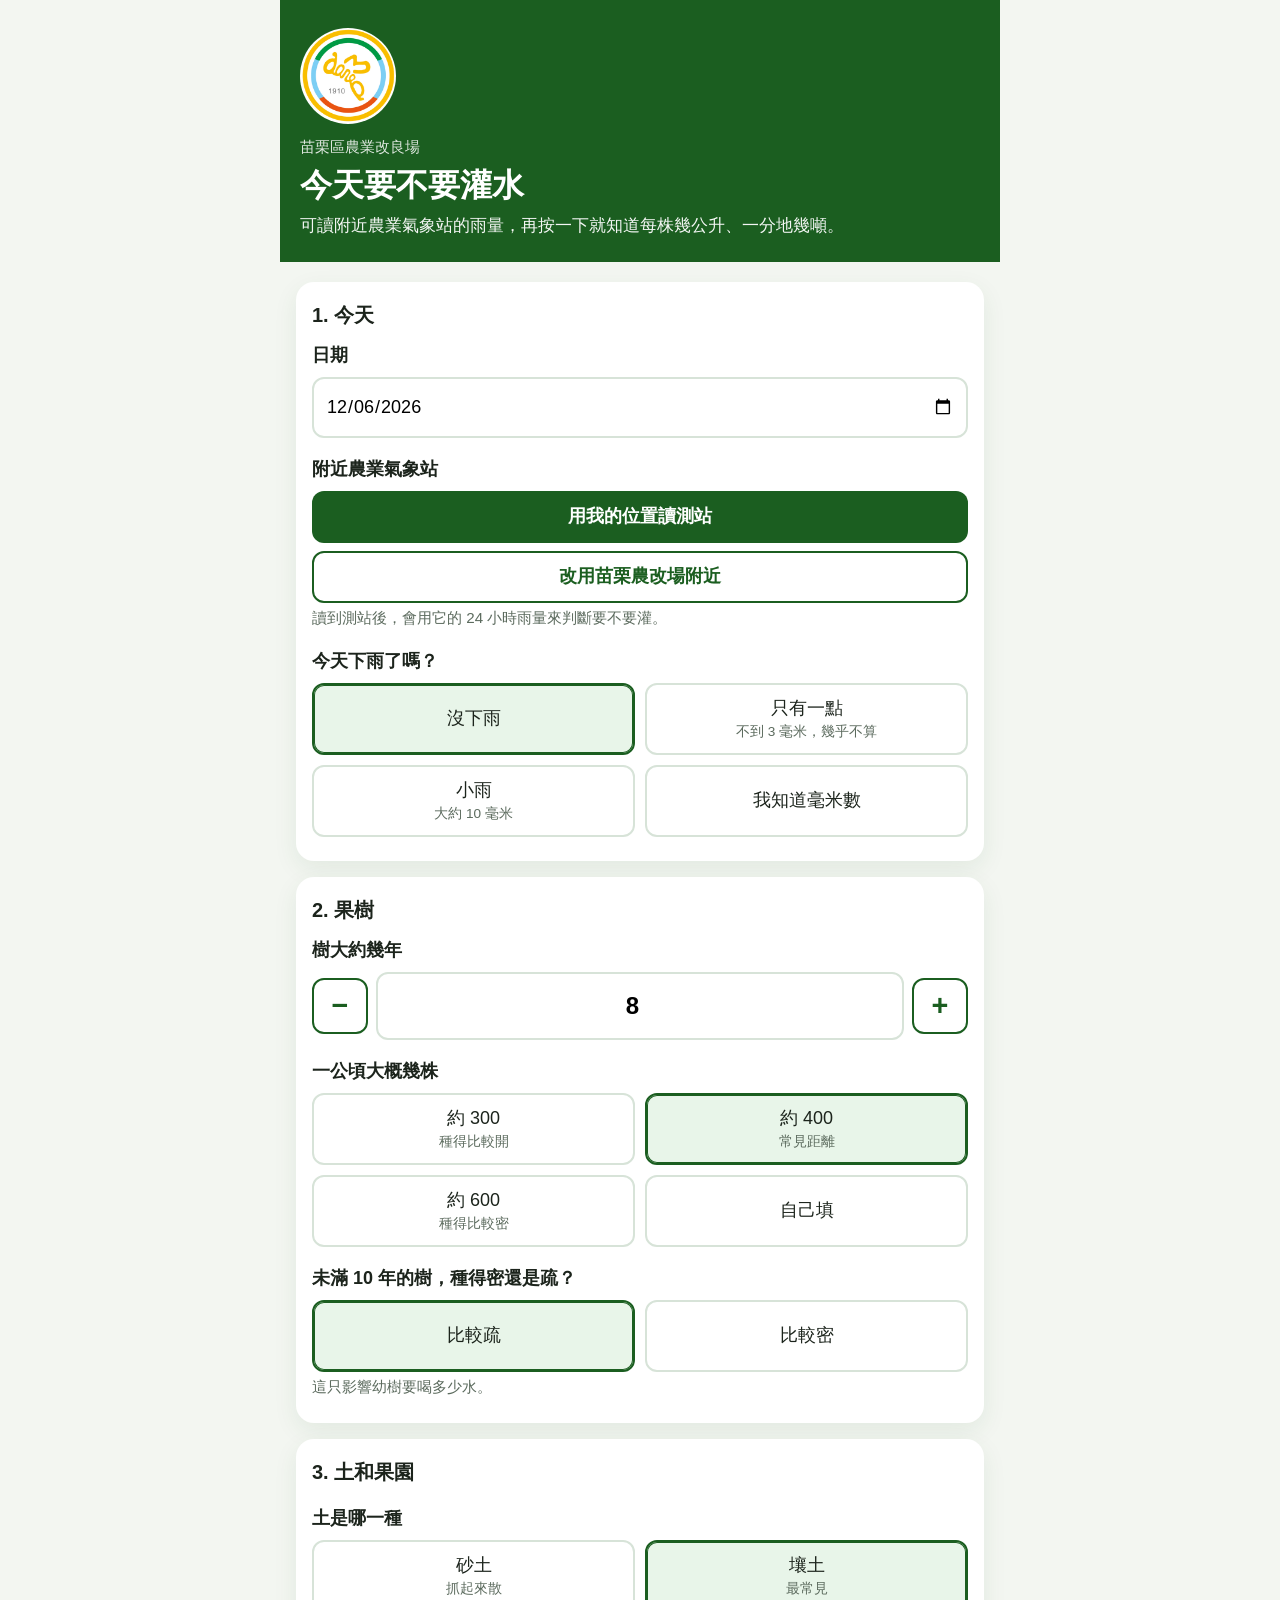
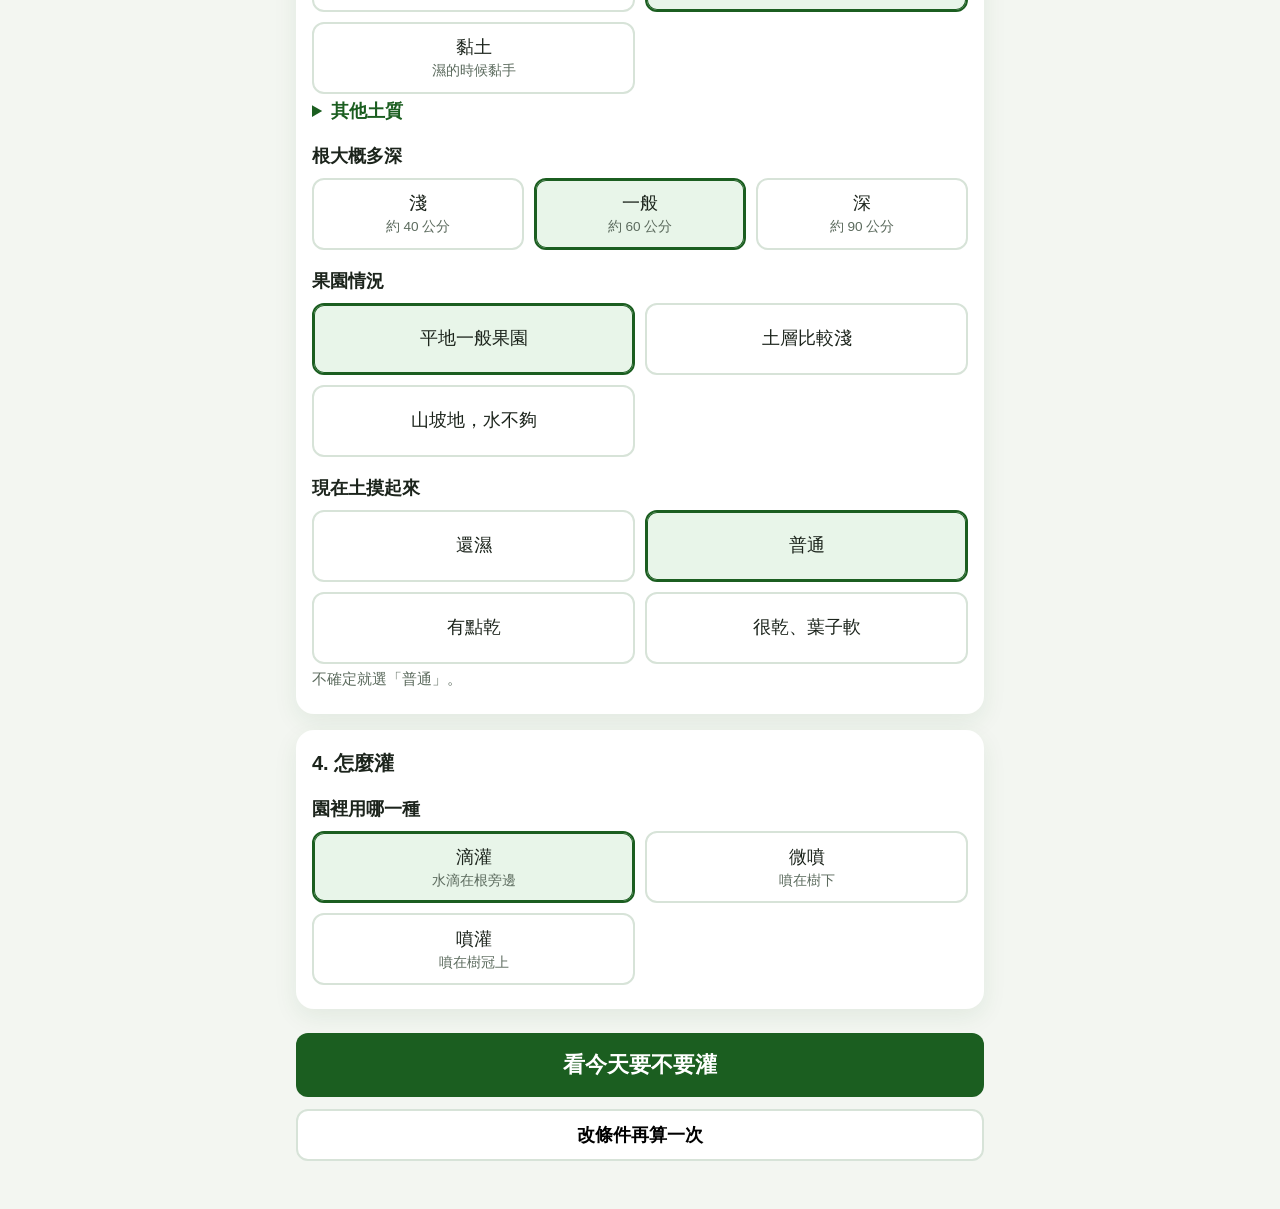
==== farmer/index.html @ cfa79005 "Always show tons per fen and bypass the cached farmer script. The published page already calculated " ====
<!DOCTYPE html>
<html lang="zh-TW">
<head>
  <meta charset="UTF-8">
  <meta name="viewport" content="width=device-width, initial-scale=1.0">
  <title>今天要不要灌水 | 柑橘園簡易版</title>
  <meta name="description" content="給柑橘農使用的簡易灌溉建議。選果園狀況和今天雨量，直接看每株要灌幾公升。">
  <link rel="icon" href="../images/logo.png">
  <link rel="stylesheet" href="farmer.css">
</head>
<body>
  <div class="page">
    <header class="top">
      <img class="site-logo" src="../images/logo.png" alt="苗栗區農業改良場">
      <p class="org">苗栗區農業改良場</p>
      <h1>今天要不要灌水</h1>
      <p class="lead">可讀附近農業氣象站的雨量，再按一下就知道每株幾公升、一分地幾噸。</p>
    </header>

    <p id="savedNote" class="saved-note" hidden>已帶入你上次儲存的果園設定。雨量和土壤乾濕請依今天情況再選。</p>

    <form id="farmerForm">
      <section class="card">
        <h2>1. 今天</h2>
        <div class="field">
          <label for="currentDate">日期</label>
          <input type="date" id="currentDate" required>
        </div>
        <div class="field">
          <p class="choice-label">附近農業氣象站</p>
          <div class="station-actions">
            <button type="button" class="station-btn" id="locateStation">用我的位置讀測站</button>
            <button type="button" class="station-btn secondary" id="miaoliStation">改用苗栗農改場附近</button>
          </div>
          <p id="stationStatus" class="hint">讀到測站後，會用它的 24 小時雨量來判斷要不要灌。</p>
          <div id="stationCard" class="station-card hidden"></div>
        </div>
        <div class="field">
          <p class="choice-label" id="rainLabel">今天下雨了嗎？</p>
          <div class="choices" role="radiogroup" aria-labelledby="rainLabel">
            <button type="button" class="choice hidden" id="stationRainChoice" data-group="rain" data-value="station" aria-pressed="false">用測站雨量<small id="stationRainLabel">--</small></button>
            <button type="button" class="choice is-selected" data-group="rain" data-value="none" aria-pressed="true">沒下雨</button>
            <button type="button" class="choice" data-group="rain" data-value="trace" aria-pressed="false">只有一點<small>不到 3 毫米，幾乎不算</small></button>
            <button type="button" class="choice" data-group="rain" data-value="light" aria-pressed="false">小雨<small>大約 10 毫米</small></button>
            <button type="button" class="choice" data-group="rain" data-value="custom" aria-pressed="false">我知道毫米數</button>
          </div>
          <div id="rainCustomWrap" class="field hidden" style="margin-top: 10px;">
            <label for="rainCustom">今天雨量（毫米）</label>
            <input type="number" id="rainCustom" min="0" max="500" step="0.1" value="0" inputmode="decimal">
          </div>
        </div>
      </section>

      <section class="card">
        <h2>2. 果樹</h2>
        <div class="field">
          <label for="treeAge">樹大約幾年</label>
          <div class="stepper">
            <button type="button" data-target="treeAge" data-step="-1" aria-label="少一年">−</button>
            <input type="number" id="treeAge" min="1" max="50" value="8" inputmode="numeric">
            <button type="button" data-target="treeAge" data-step="1" aria-label="多一年">+</button>
          </div>
        </div>
        <div class="field">
          <p class="choice-label" id="densityLabel">一公頃大概幾株</p>
          <div class="choices" role="radiogroup" aria-labelledby="densityLabel">
            <button type="button" class="choice" data-group="density" data-value="300" aria-pressed="false">約 300<small>種得比較開</small></button>
            <button type="button" class="choice is-selected" data-group="density" data-value="400" aria-pressed="true">約 400<small>常見距離</small></button>
            <button type="button" class="choice" data-group="density" data-value="600" aria-pressed="false">約 600<small>種得比較密</small></button>
            <button type="button" class="choice" data-group="density" data-value="custom" aria-pressed="false">自己填</button>
          </div>
          <div id="densityCustomWrap" class="field hidden" style="margin-top: 10px;">
            <label for="densityCustom">一公頃幾株</label>
            <input type="number" id="densityCustom" min="100" max="2000" step="10" value="400" inputmode="numeric">
          </div>
        </div>
        <div id="youngDensity" class="field hidden">
          <p class="choice-label" id="spacingLabel">未滿 10 年的樹，種得密還是疏？</p>
          <div class="choices" role="radiogroup" aria-labelledby="spacingLabel">
            <button type="button" class="choice is-selected" data-group="youngSpacing" data-value="sparse" aria-pressed="true">比較疏</button>
            <button type="button" class="choice" data-group="youngSpacing" data-value="dense" aria-pressed="false">比較密</button>
          </div>
          <span class="hint">這只影響幼樹要喝多少水。</span>
        </div>
      </section>

      <section class="card">
        <h2>3. 土和果園</h2>
        <div class="field">
          <p class="choice-label" id="soilLabel">土是哪一種</p>
          <div class="choices" role="radiogroup" aria-labelledby="soilLabel">
            <button type="button" class="choice" data-group="soil" data-value="sand" aria-pressed="false">砂土<small>抓起來散</small></button>
            <button type="button" class="choice is-selected" data-group="soil" data-value="loam" aria-pressed="true">壤土<small>最常見</small></button>
            <button type="button" class="choice" data-group="soil" data-value="clay" aria-pressed="false">黏土<small>濕的時候黏手</small></button>
          </div>
          <details class="more">
            <summary>其他土質</summary>
            <div class="choices" role="radiogroup" aria-label="其他土質" style="margin-top: 10px;">
              <button type="button" class="choice" data-group="soil" data-value="sandyLoam" aria-pressed="false">砂壤土</button>
              <button type="button" class="choice" data-group="soil" data-value="siltLoam" aria-pressed="false">坋壤土</button>
              <button type="button" class="choice" data-group="soil" data-value="clayLoam" aria-pressed="false">黏壤土</button>
              <button type="button" class="choice" data-group="soil" data-value="siltClay" aria-pressed="false">坋黏土</button>
            </div>
          </details>
        </div>
        <div class="field">
          <p class="choice-label" id="rootLabel">根大概多深</p>
          <div class="choices three" role="radiogroup" aria-labelledby="rootLabel">
            <button type="button" class="choice" data-group="root" data-value="shallow" aria-pressed="false">淺<small>約 40 公分</small></button>
            <button type="button" class="choice is-selected" data-group="root" data-value="normal" aria-pressed="true">一般<small>約 60 公分</small></button>
            <button type="button" class="choice" data-group="root" data-value="deep" aria-pressed="false">深<small>約 90 公分</small></button>
          </div>
        </div>
        <div class="field">
          <p class="choice-label" id="situationLabel">果園情況</p>
          <div class="choices" role="radiogroup" aria-labelledby="situationLabel">
            <button type="button" class="choice is-selected" data-group="situation" data-value="general" aria-pressed="true">平地一般果園</button>
            <button type="button" class="choice" data-group="situation" data-value="shallow" aria-pressed="false">土層比較淺</button>
            <button type="button" class="choice" data-group="situation" data-value="hillside" aria-pressed="false">山坡地，水不夠</button>
          </div>
        </div>
        <div class="field">
          <p class="choice-label" id="moistureLabel">現在土摸起來</p>
          <div class="choices" role="radiogroup" aria-labelledby="moistureLabel">
            <button type="button" class="choice" data-group="moisture" data-value="wet" aria-pressed="false">還濕</button>
            <button type="button" class="choice is-selected" data-group="moisture" data-value="normal" aria-pressed="true">普通</button>
            <button type="button" class="choice" data-group="moisture" data-value="dry" aria-pressed="false">有點乾</button>
            <button type="button" class="choice" data-group="moisture" data-value="veryDry" aria-pressed="false">很乾、葉子軟</button>
          </div>
          <span class="hint">不確定就選「普通」。</span>
        </div>
      </section>

      <section class="card">
        <h2>4. 怎麼灌</h2>
        <div class="field">
          <p class="choice-label" id="systemLabel">園裡用哪一種</p>
          <div class="choices" role="radiogroup" aria-labelledby="systemLabel">
            <button type="button" class="choice is-selected" data-group="system" data-value="drip" aria-pressed="true">滴灌<small>水滴在根旁邊</small></button>
            <button type="button" class="choice" data-group="system" data-value="microSprinkler" aria-pressed="false">微噴<small>噴在樹下</small></button>
            <button type="button" class="choice" data-group="system" data-value="sprinkler" aria-pressed="false">噴灌<small>噴在樹冠上</small></button>
          </div>
        </div>
      </section>

      <button class="go" type="submit">看今天要不要灌</button>
    </form>

    <section id="result" class="result" hidden aria-live="polite"></section>
    <details class="details" id="detailBox" hidden>
      <summary>為什麼是這個結果</summary>
      <ul id="detailList"></ul>
    </details>
    <button type="button" class="again" id="againButton">改條件再算一次</button>
  </div>

  <script src="../js/parameters.js?v=20260929"></script>
  <script src="../js/location.js?v=20260929"></script>
  <script src="../js/calculator.js?v=20260929"></script>
  <script src="farmer.js?v=20260929"></script>
</body>
</html>
---- farmer/farmer.css ----
:root {
    --green: #1b5e20;
    --green-dark: #0d3d14;
    --leaf: #e8f5e9;
    --line: #d7e3d8;
    --ink: #1c241c;
    --muted: #5c6b5e;
    --warn: #e65100;
    --warn-bg: #fff3e0;
    --ok: #2e7d32;
    --ok-bg: #e8f5e9;
    --card: #ffffff;
    --shadow: 0 8px 24px rgba(27, 94, 32, 0.08);
}

* {
    box-sizing: border-box;
}

body {
    margin: 0;
    font-family: "Microsoft JhengHei", "PingFang TC", "Noto Sans TC", sans-serif;
    background: #f3f6f1;
    color: var(--ink);
    font-size: 1.125rem;
    line-height: 1.5;
}

.page {
    max-width: 720px;
    margin: 0 auto;
    padding: 0 16px 48px;
}

.top {
    background: var(--green);
    color: white;
    margin: 0 -16px 20px;
    padding: 28px 20px 24px;
}

.site-logo {
    width: 96px;
    height: 96px;
    display: block;
    margin-bottom: 12px;
    background: #fff;
    border-radius: 50%;
}

.top p,
.top a {
    margin: 0;
}

.org {
    opacity: 0.85;
    font-size: 0.95rem;
}

.top h1 {
    margin: 6px 0 8px;
    font-size: 2rem;
    line-height: 1.25;
}

.lead {
    font-size: 1.05rem;
    opacity: 0.95;
}

.card {
    background: var(--card);
    border-radius: 18px;
    box-shadow: var(--shadow);
    padding: 18px 16px 8px;
    margin-bottom: 16px;
}

.card h2 {
    margin: 0 0 12px;
    font-size: 1.25rem;
}

.field {
    margin-bottom: 16px;
}

.field label,
.choice-label {
    display: block;
    font-weight: 700;
    margin-bottom: 8px;
}

.hint {
    display: block;
    color: var(--muted);
    font-size: 0.95rem;
    font-weight: 400;
    margin-top: 4px;
}

input[type="date"],
input[type="number"] {
    width: 100%;
    font: inherit;
    padding: 14px 12px;
    border: 2px solid var(--line);
    border-radius: 12px;
    background: white;
}

.stepper {
    display: flex;
    gap: 8px;
    align-items: center;
}

.stepper input {
    text-align: center;
    font-size: 1.5rem;
    font-weight: 700;
}

.stepper button,
.choice,
.go,
.again {
    font: inherit;
    border-radius: 12px;
    cursor: pointer;
}

.stepper button {
    width: 56px;
    height: 56px;
    flex: 0 0 56px;
    border: 2px solid var(--green);
    background: white;
    color: var(--green);
    font-size: 1.8rem;
    font-weight: 700;
}

.choices {
    display: grid;
    grid-template-columns: 1fr 1fr;
    gap: 10px;
}

.choices.three {
    grid-template-columns: 1fr 1fr 1fr;
}

.choice {
    min-height: 72px;
    padding: 10px 8px;
    border: 2px solid var(--line);
    background: white;
    color: var(--ink);
    text-align: center;
}

.choice small {
    display: block;
    color: var(--muted);
    font-size: 0.85rem;
}

.choice.is-selected {
    border-color: var(--green);
    background: var(--leaf);
    box-shadow: inset 0 0 0 1px var(--green);
}

.more {
    margin: 4px 0 16px;
}

.more summary {
    cursor: pointer;
    color: var(--green);
    font-weight: 700;
}

.hidden {
    display: none;
}

.station-actions {
    display: grid;
    grid-template-columns: 1fr;
    gap: 8px;
}

.station-btn {
    min-height: 52px;
    border-radius: 12px;
    border: 0;
    background: var(--green);
    color: white;
    font: inherit;
    font-weight: 800;
    cursor: pointer;
}

.station-btn.secondary {
    background: white;
    color: var(--green);
    border: 2px solid var(--green);
}

.station-btn:disabled {
    opacity: 0.6;
    cursor: wait;
}

.station-card {
    margin-top: 10px;
    padding: 12px;
    border-radius: 12px;
    background: var(--leaf);
    border: 2px solid var(--green);
}

.station-card strong {
    display: block;
    margin-bottom: 4px;
}

.go {
    width: 100%;
    min-height: 64px;
    border: 0;
    background: var(--green);
    color: white;
    font-size: 1.35rem;
    font-weight: 800;
    margin: 8px 0 12px;
}

.again {
    width: 100%;
    min-height: 52px;
    border: 2px solid var(--line);
    background: white;
    font-weight: 700;
}

.result {
    border-radius: 18px;
    padding: 22px 18px;
    margin-bottom: 16px;
}

.result.need {
    background: var(--warn-bg);
    border: 3px solid var(--warn);
}

.result.ok {
    background: var(--ok-bg);
    border: 3px solid var(--ok);
}

.result h2 {
    margin: 0 0 8px;
    font-size: 2rem;
}

.liters {
    font-size: 3rem;
    font-weight: 800;
    line-height: 1.1;
    margin: 8px 0;
}

.liters span {
    font-size: 1.25rem;
    font-weight: 700;
}

.say {
    font-size: 1.15rem;
    margin: 8px 0 0;
}

.details {
    background: white;
    border-radius: 18px;
    padding: 8px 16px 16px;
    box-shadow: var(--shadow);
}

.details summary {
    cursor: pointer;
    font-weight: 700;
    padding: 12px 0;
}

.details li {
    margin: 8px 0;
}

.saved-note {
    color: var(--muted);
    font-size: 0.95rem;
    margin: 0 0 12px;
}

@media (max-width: 520px) {
    .choices.three {
        grid-template-columns: 1fr;
    }
}
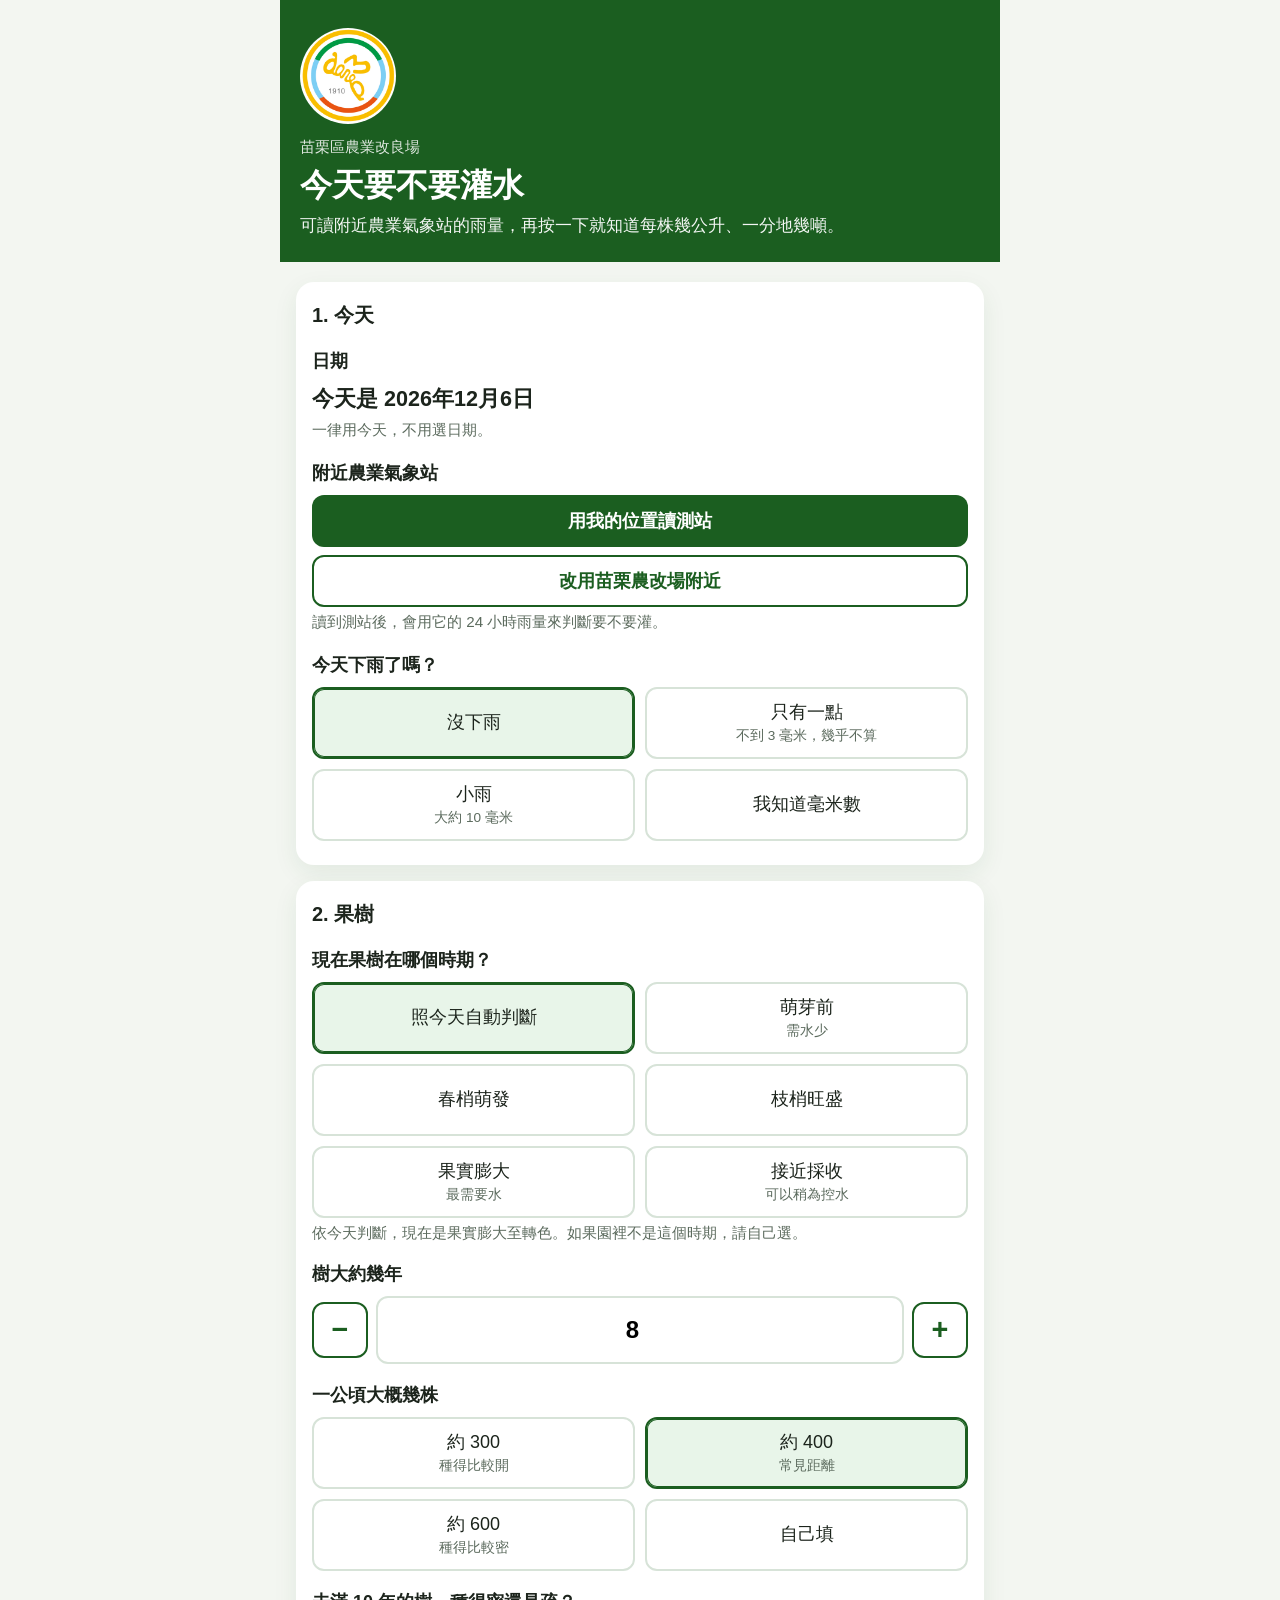
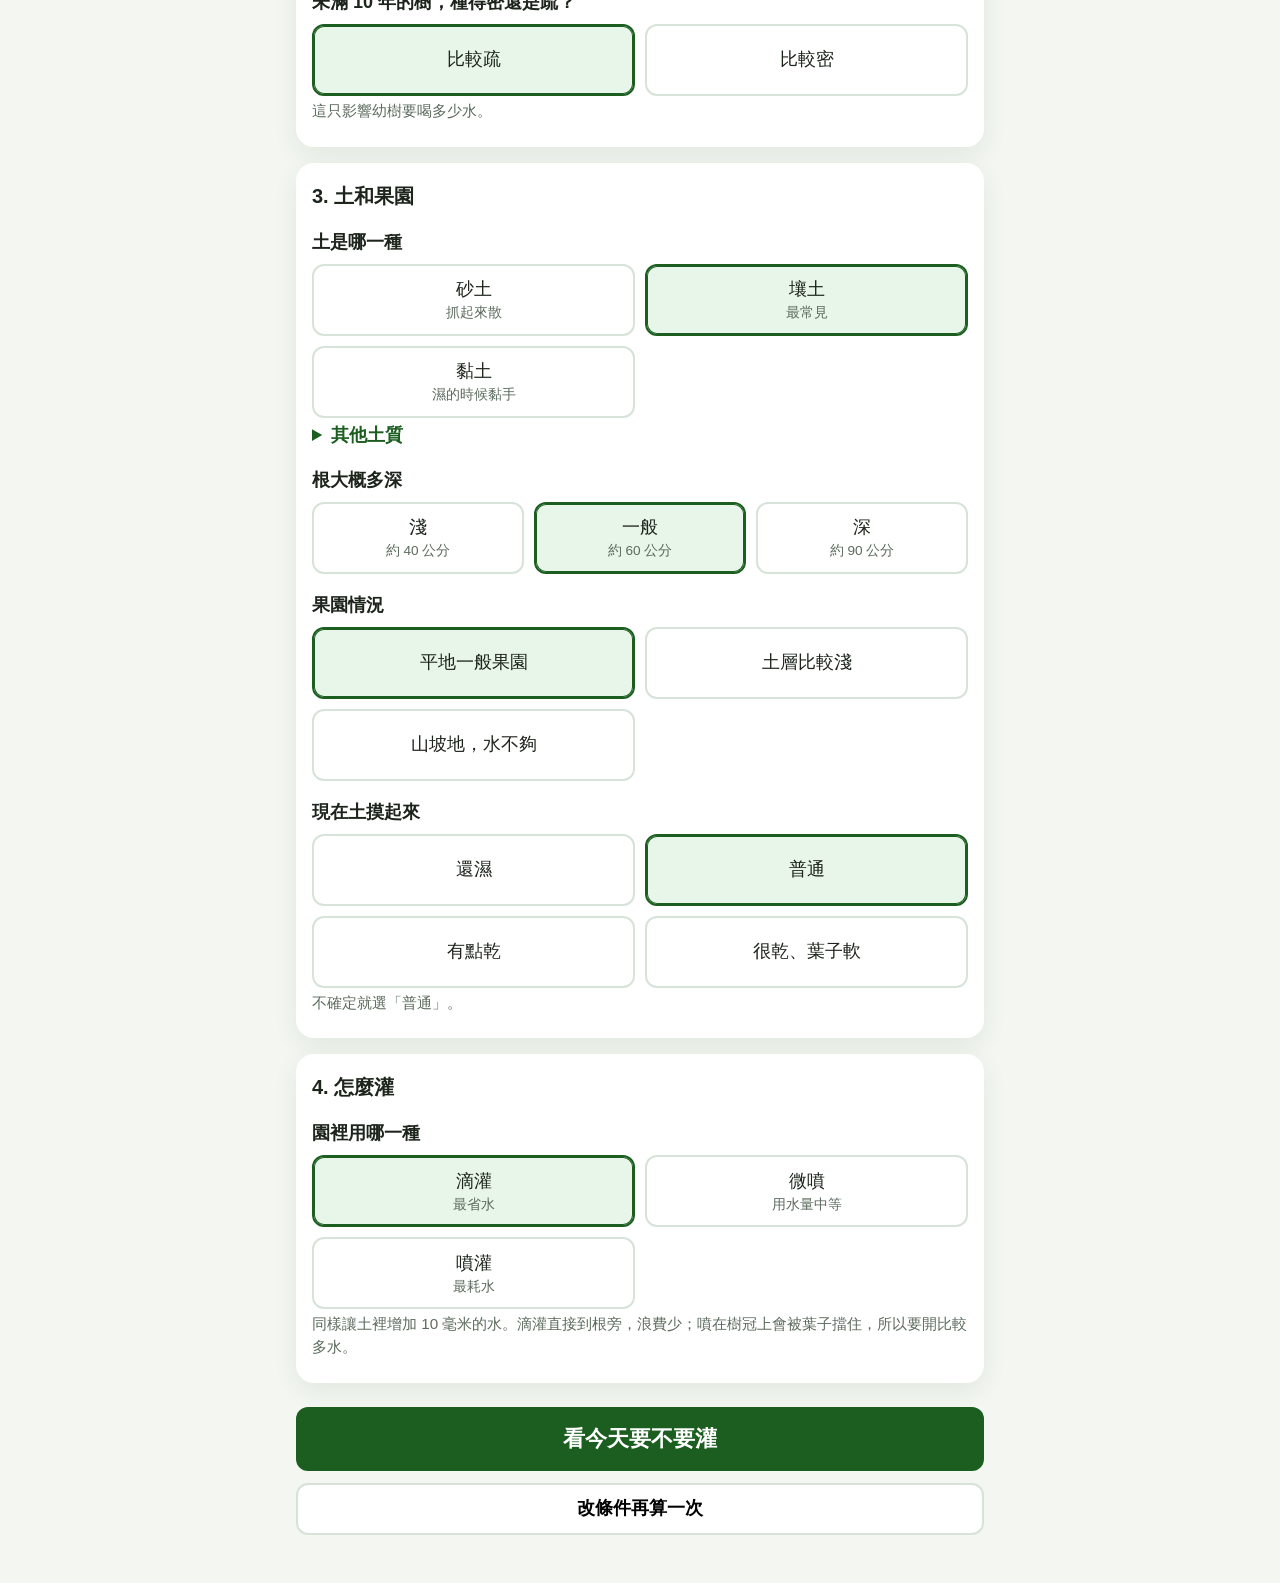
==== commit 560bd035: "Use today's date, let farmers pick the growth stage, and make drip the least water. The recommended " ====
--- a/farmer/index.html
+++ b/farmer/index.html
@@ -23,8 +23,9 @@
       <section class="card">
         <h2>1. 今天</h2>
         <div class="field">
-          <label for="currentDate">日期</label>
-          <input type="date" id="currentDate" required>
+          <p class="choice-label">日期</p>
+          <p id="todayLabel" class="today-label">今天</p>
+          <span class="hint">一律用今天，不用選日期。</span>
         </div>
         <div class="field">
           <p class="choice-label">附近農業氣象站</p>
@@ -53,6 +54,18 @@
 
       <section class="card">
         <h2>2. 果樹</h2>
+        <div class="field">
+          <p class="choice-label" id="stageLabel">現在果樹在哪個時期？</p>
+          <div class="choices" role="radiogroup" aria-labelledby="stageLabel">
+            <button type="button" class="choice is-selected" data-group="stage" data-value="auto" aria-pressed="true">照今天自動判斷</button>
+            <button type="button" class="choice" data-group="stage" data-value="prebud" aria-pressed="false">萌芽前<small>需水少</small></button>
+            <button type="button" class="choice" data-group="stage" data-value="spring" aria-pressed="false">春梢萌發</button>
+            <button type="button" class="choice" data-group="stage" data-value="shoot" aria-pressed="false">枝梢旺盛</button>
+            <button type="button" class="choice" data-group="stage" data-value="fruit" aria-pressed="false">果實膨大<small>最需要水</small></button>
+            <button type="button" class="choice" data-group="stage" data-value="mature" aria-pressed="false">接近採收<small>可以稍為控水</small></button>
+          </div>
+          <span class="hint" id="stageHint">沒有另外選的話，用今天是一年中的第幾天來判斷。</span>
+        </div>
         <div class="field">
           <label for="treeAge">樹大約幾年</label>
           <div class="stepper">
@@ -136,10 +149,11 @@
         <div class="field">
           <p class="choice-label" id="systemLabel">園裡用哪一種</p>
           <div class="choices" role="radiogroup" aria-labelledby="systemLabel">
-            <button type="button" class="choice is-selected" data-group="system" data-value="drip" aria-pressed="true">滴灌<small>水滴在根旁邊</small></button>
-            <button type="button" class="choice" data-group="system" data-value="microSprinkler" aria-pressed="false">微噴<small>噴在樹下</small></button>
-            <button type="button" class="choice" data-group="system" data-value="sprinkler" aria-pressed="false">噴灌<small>噴在樹冠上</small></button>
+            <button type="button" class="choice is-selected" data-group="system" data-value="drip" aria-pressed="true">滴灌<small>最省水</small></button>
+            <button type="button" class="choice" data-group="system" data-value="microSprinkler" aria-pressed="false">微噴<small>用水量中等</small></button>
+            <button type="button" class="choice" data-group="system" data-value="sprinkler" aria-pressed="false">噴灌<small>最耗水</small></button>
           </div>
+          <span class="hint">同樣讓土裡增加 10 毫米的水。滴灌直接到根旁，浪費少；噴在樹冠上會被葉子擋住，所以要開比較多水。</span>
         </div>
       </section>
 
@@ -154,9 +168,9 @@
     <button type="button" class="again" id="againButton">改條件再算一次</button>
   </div>
 
-  <script src="../js/parameters.js?v=20260929"></script>
-  <script src="../js/location.js?v=20260929"></script>
-  <script src="../js/calculator.js?v=20260929"></script>
-  <script src="farmer.js?v=20260929"></script>
+  <script src="../js/parameters.js?v=20260929c"></script>
+  <script src="../js/location.js?v=20260929c"></script>
+  <script src="../js/calculator.js?v=20260929c"></script>
+  <script src="farmer.js?v=20260929c"></script>
 </body>
 </html>
--- a/farmer/farmer.css
+++ b/farmer/farmer.css
@@ -39,6 +39,12 @@
     padding: 28px 20px 24px;
 }
 
+.today-label {
+    margin: 0;
+    font-size: 1.35rem;
+    font-weight: 800;
+}
+
 .site-logo {
     width: 96px;
     height: 96px;
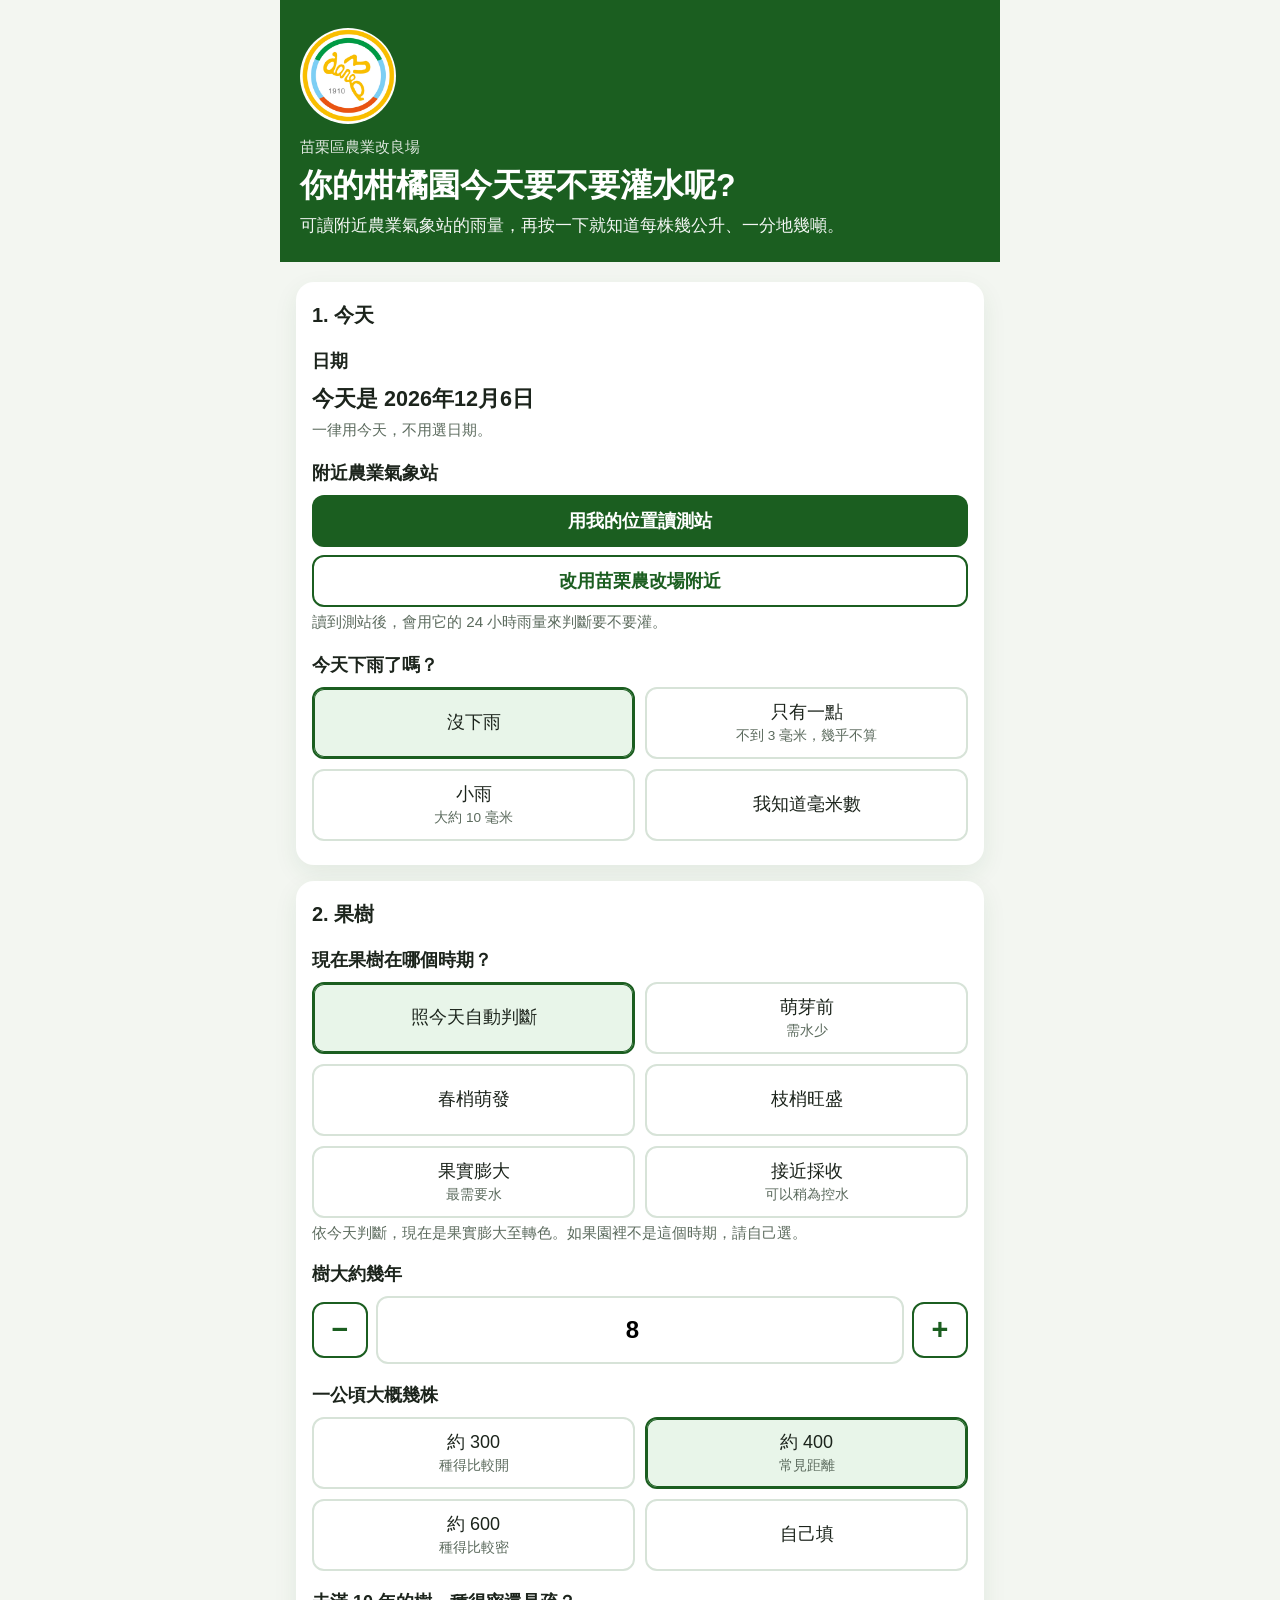
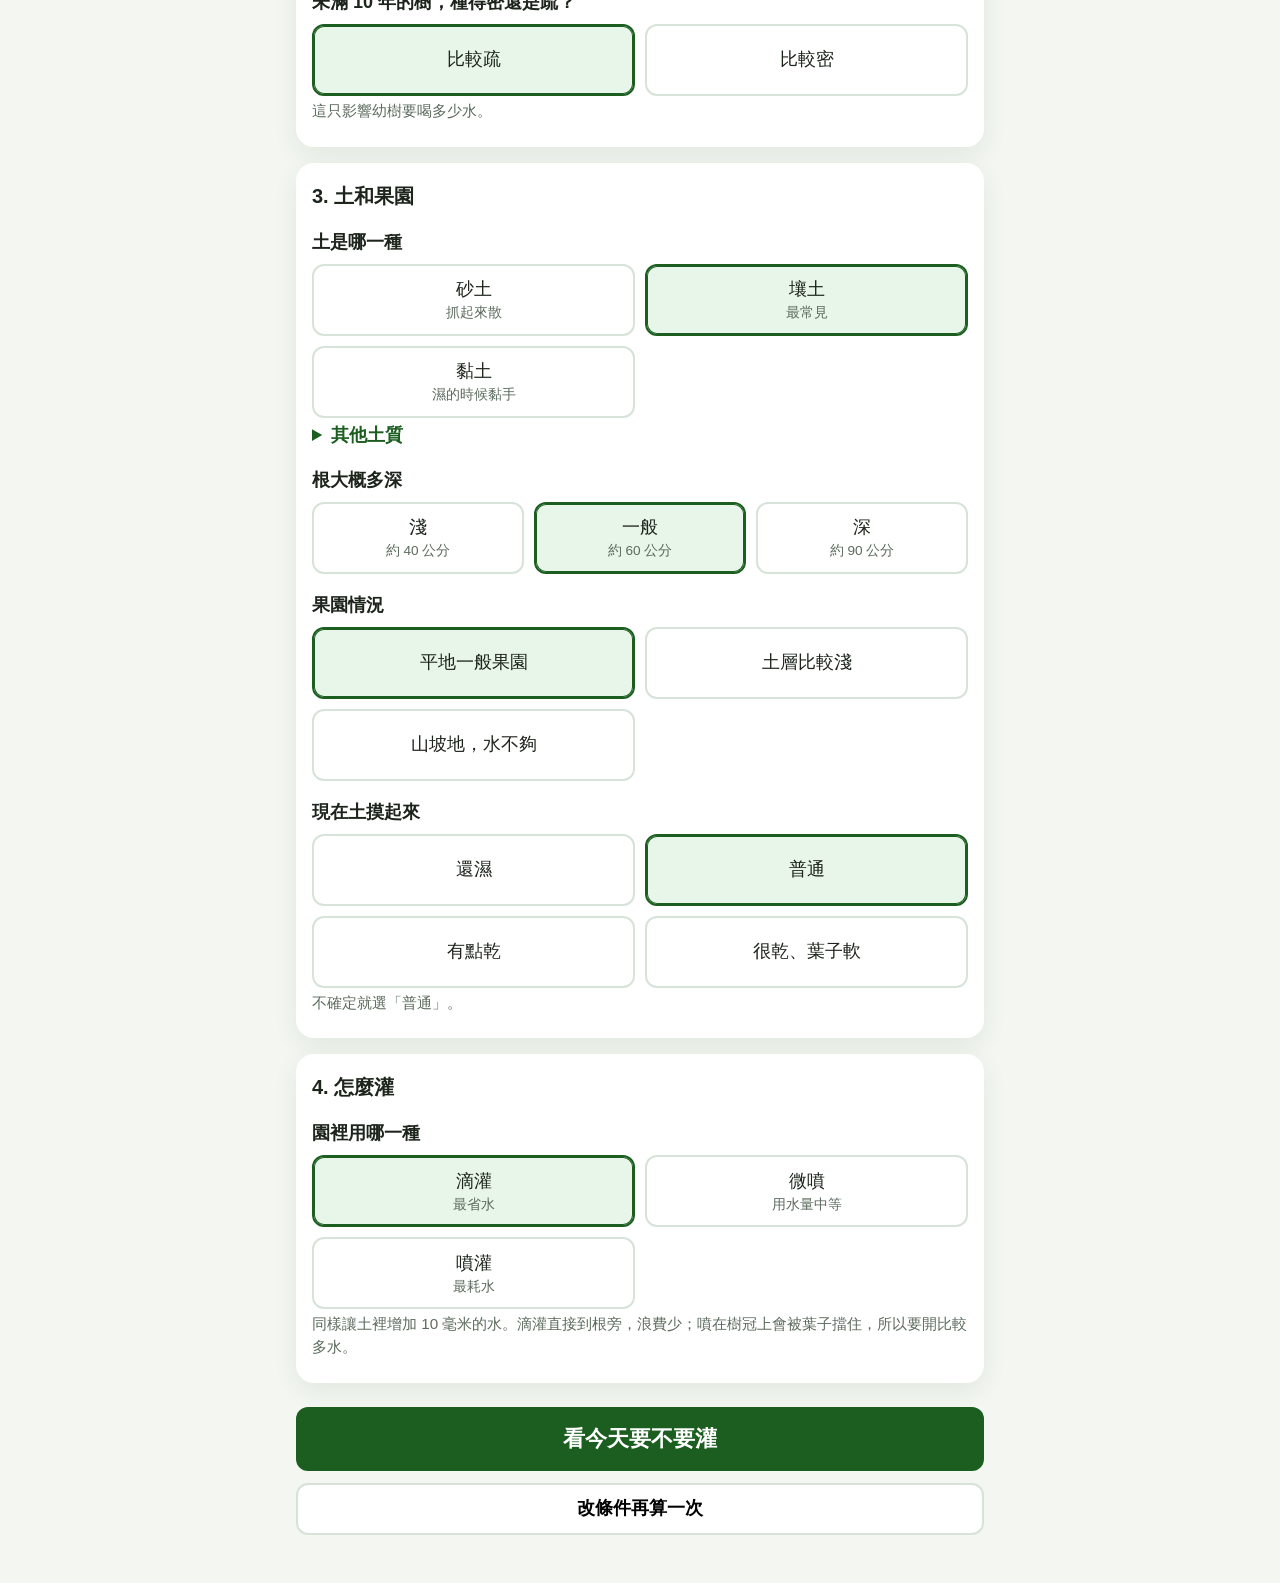
==== commit f02db3b9: "Update header question about watering citrus garden" ====
--- a/farmer/index.html
+++ b/farmer/index.html
@@ -13,7 +13,7 @@
     <header class="top">
       <img class="site-logo" src="../images/logo.png" alt="苗栗區農業改良場">
       <p class="org">苗栗區農業改良場</p>
-      <h1>今天要不要灌水</h1>
+      <h1>你的柑橘園今天要不要灌水呢?</h1>
       <p class="lead">可讀附近農業氣象站的雨量，再按一下就知道每株幾公升、一分地幾噸。</p>
     </header>
 
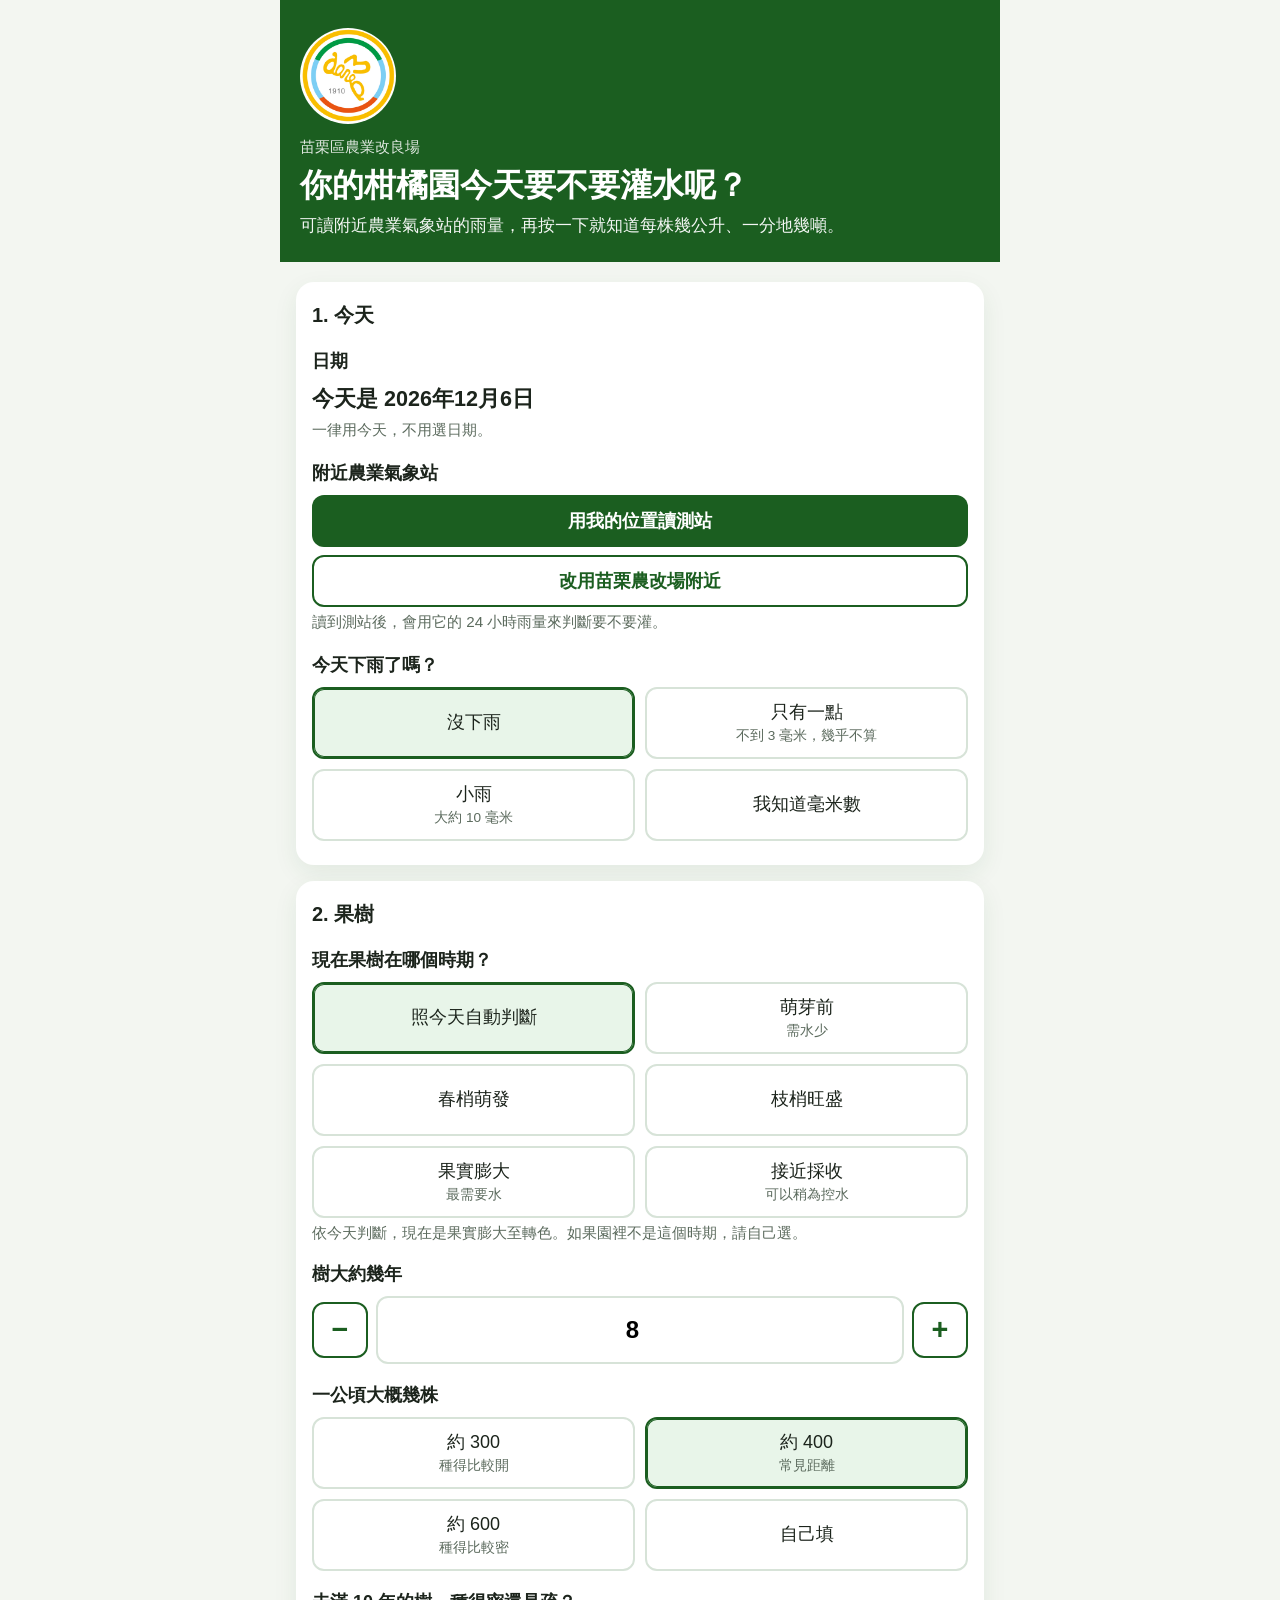
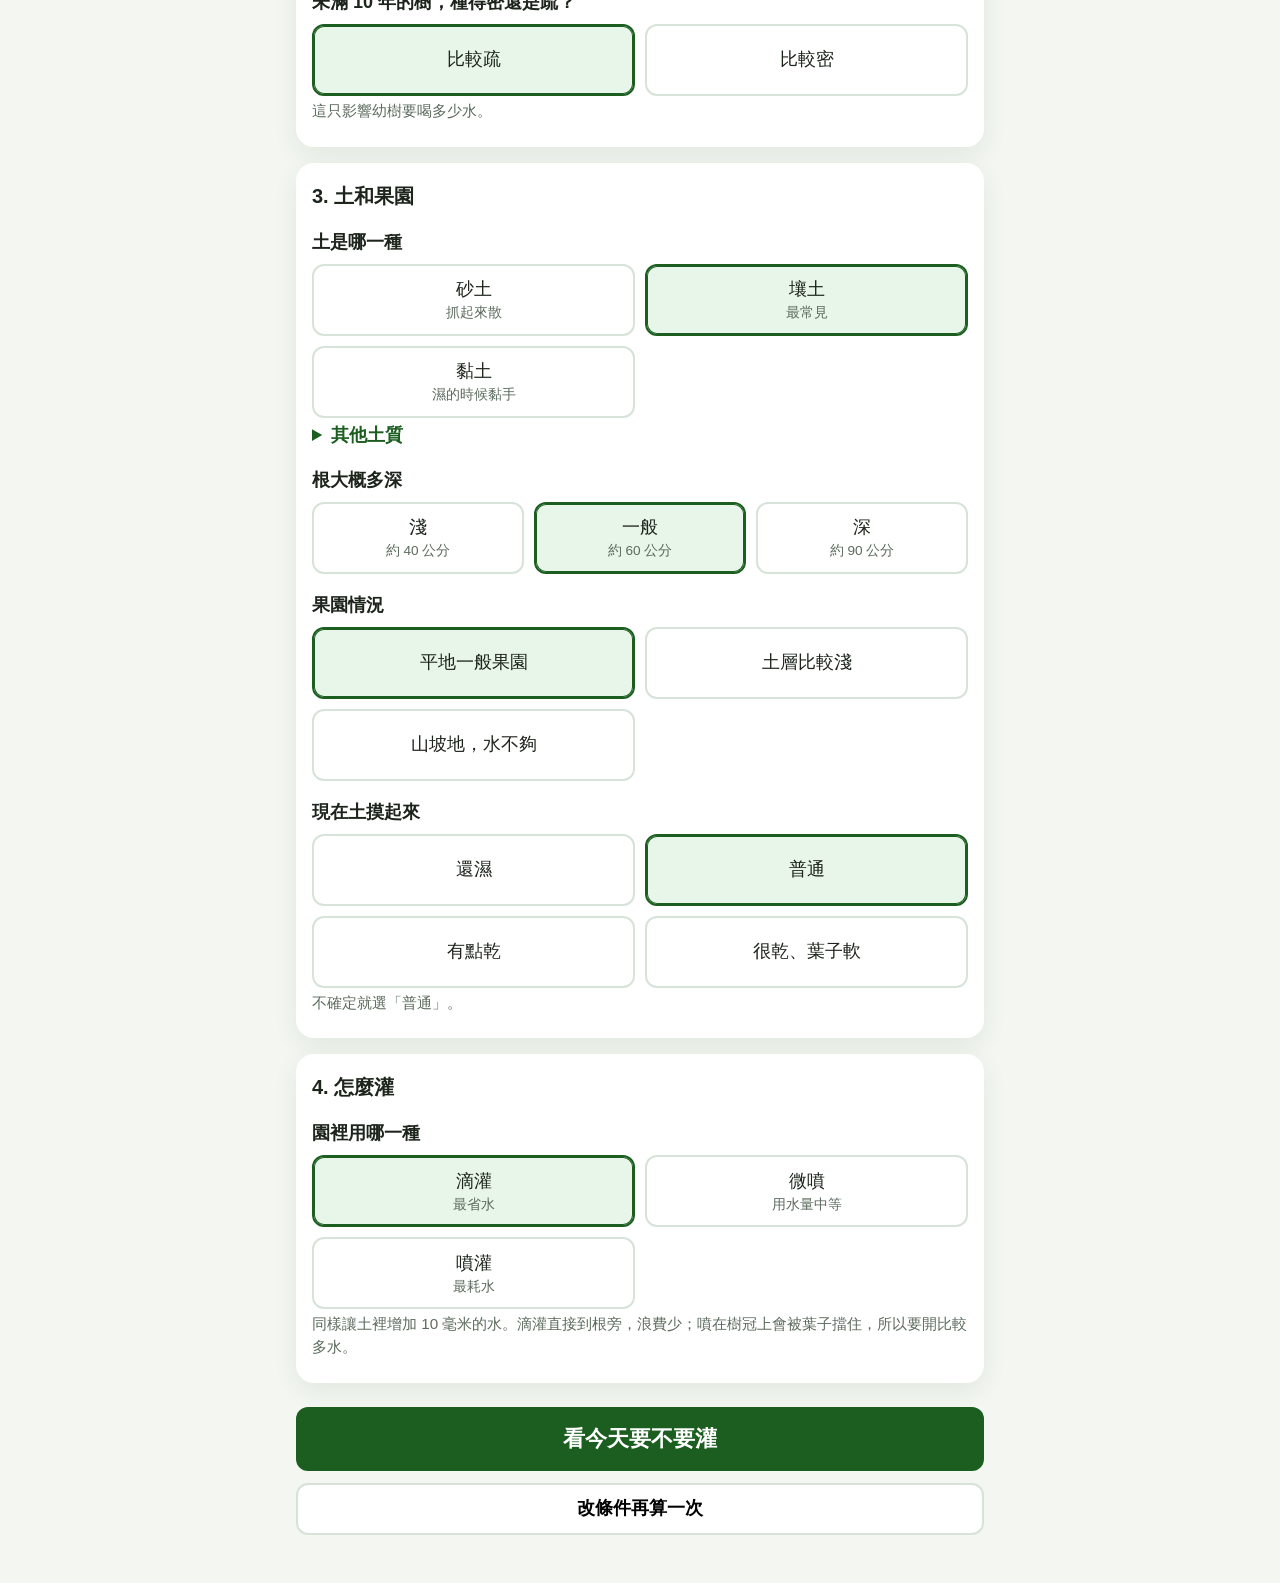
==== commit 900df8d4: "Update index.html" ====
--- a/farmer/index.html
+++ b/farmer/index.html
@@ -3,7 +3,7 @@
 <head>
   <meta charset="UTF-8">
   <meta name="viewport" content="width=device-width, initial-scale=1.0">
-  <title>今天要不要灌水 | 柑橘園簡易版</title>
+  <title>苗栗柑橘園灌溉評估 | 柑橘園簡易版</title>
   <meta name="description" content="給柑橘農使用的簡易灌溉建議。選果園狀況和今天雨量，直接看每株要灌幾公升。">
   <link rel="icon" href="../images/logo.png">
   <link rel="stylesheet" href="farmer.css">
@@ -13,7 +13,7 @@
     <header class="top">
       <img class="site-logo" src="../images/logo.png" alt="苗栗區農業改良場">
       <p class="org">苗栗區農業改良場</p>
-      <h1>你的柑橘園今天要不要灌水呢?</h1>
+      <h1>你的柑橘園今天要不要灌水呢？</h1>
       <p class="lead">可讀附近農業氣象站的雨量，再按一下就知道每株幾公升、一分地幾噸。</p>
     </header>
 
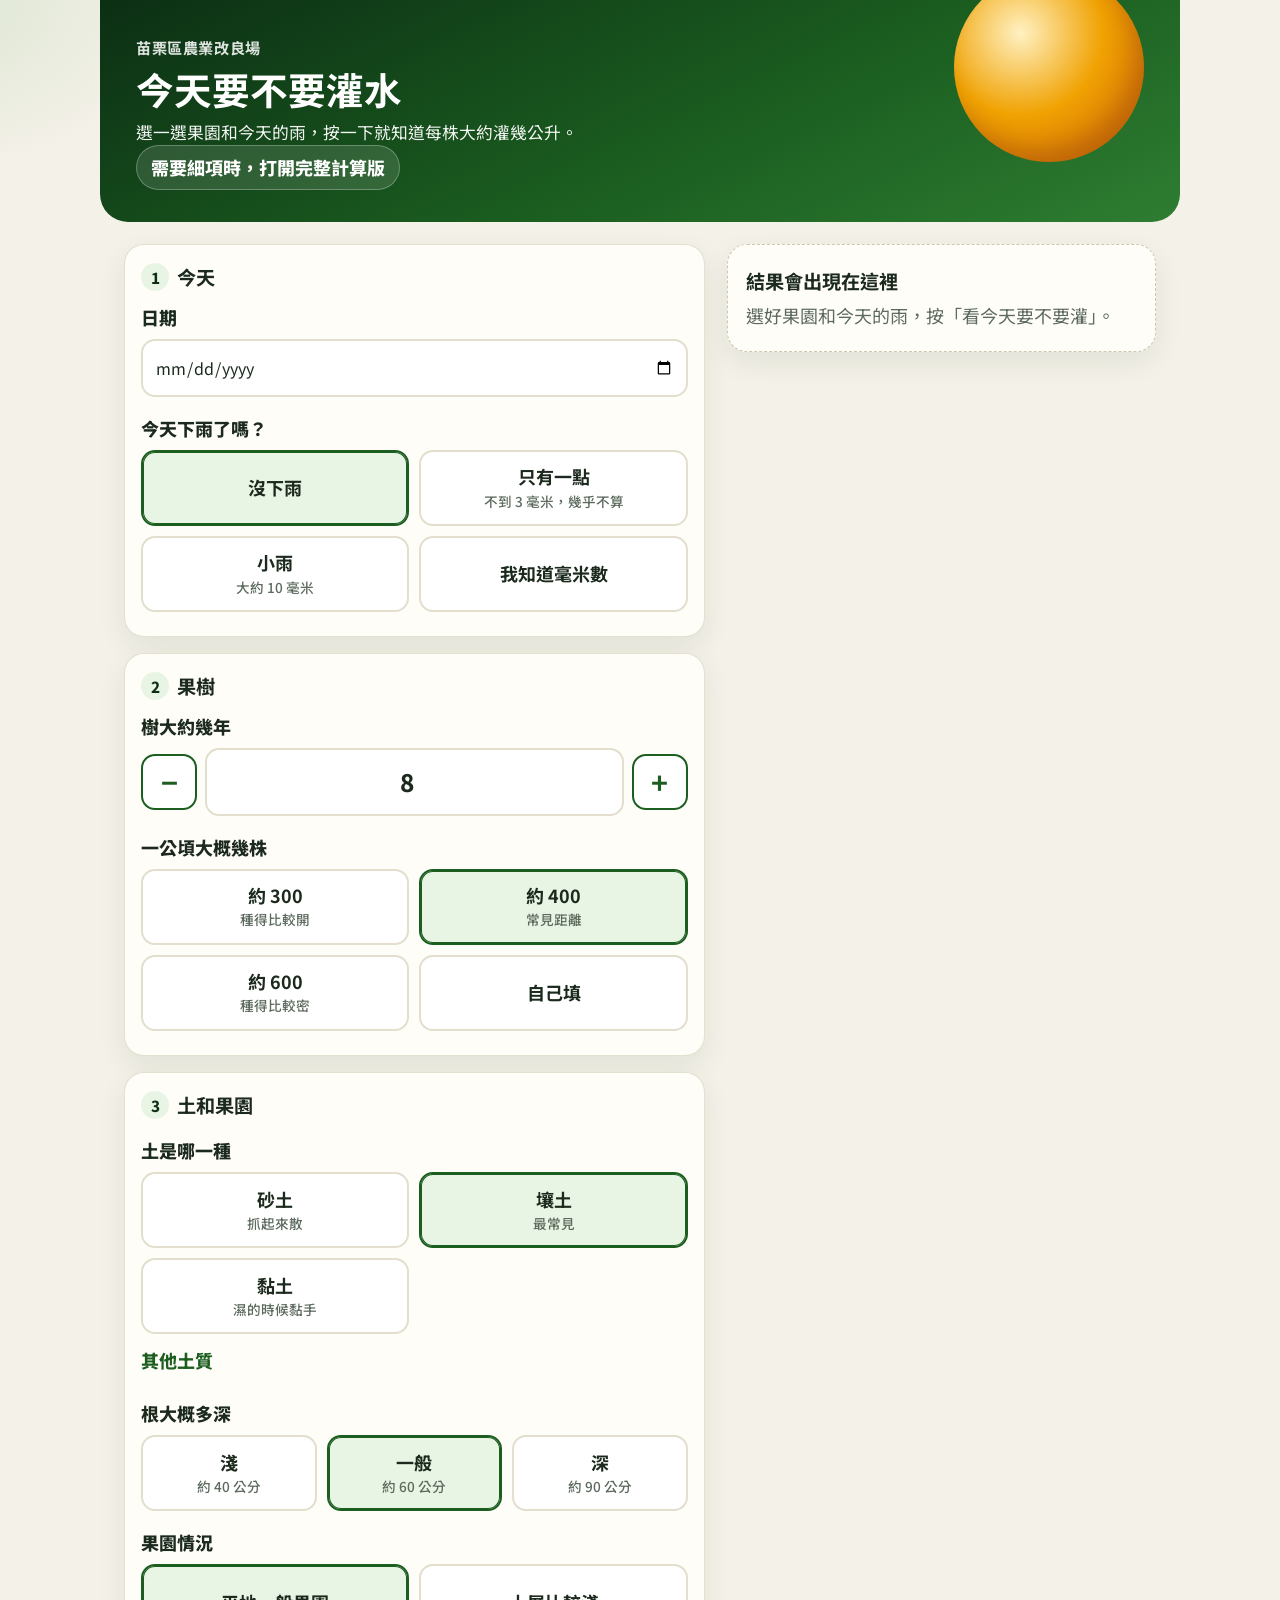
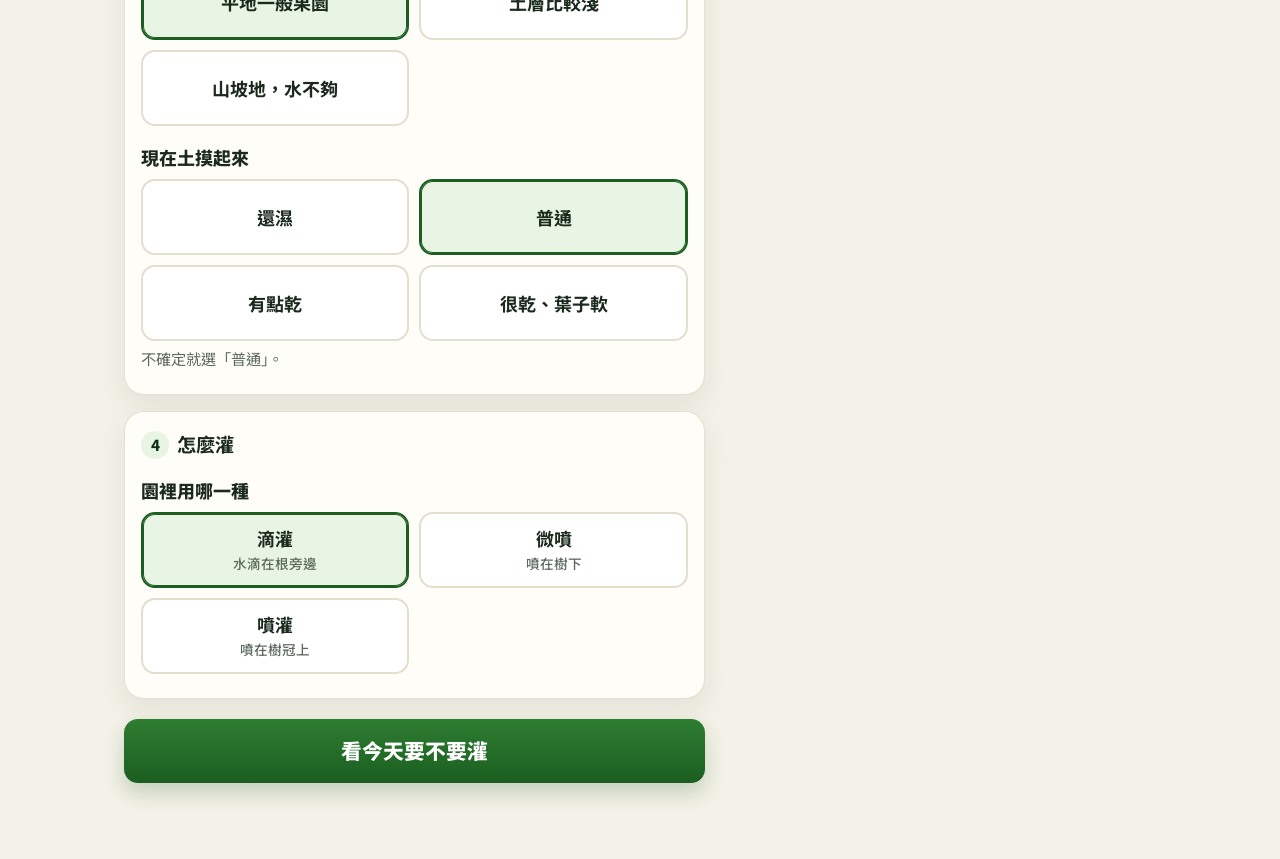
==== commit a77f7b8a: "Refresh the irrigation site for desktop and phones. Give the full calculator and the farmer page a s" ====
--- a/farmer/index.html
+++ b/farmer/index.html
@@ -2,44 +2,37 @@
 <html lang="zh-TW">
 <head>
   <meta charset="UTF-8">
-  <meta name="viewport" content="width=device-width, initial-scale=1.0">
-  <title>苗栗柑橘園灌溉評估 | 柑橘園簡易版</title>
+  <meta name="viewport" content="width=device-width, initial-scale=1.0, viewport-fit=cover">
+  <meta name="theme-color" content="#0c2f14">
+  <title>今天要不要灌水 | 柑橘園簡易版</title>
   <meta name="description" content="給柑橘農使用的簡易灌溉建議。選果園狀況和今天雨量，直接看每株要灌幾公升。">
-  <link rel="icon" href="../images/logo.png">
+  <link rel="icon" href="data:image/svg+xml,%3Csvg xmlns='http://www.w3.org/2000/svg' viewBox='0 0 64 64'%3E%3Ccircle cx='32' cy='34' r='22' fill='%23f0a202'/%3E%3Cpath d='M32 8c2 8 8 12 14 12-6 2-10 8-10 14' fill='none' stroke='%231b5e20' stroke-width='4' stroke-linecap='round'/%3E%3C/svg%3E">
+  <link rel="preconnect" href="https://fonts.googleapis.com">
+  <link rel="preconnect" href="https://fonts.gstatic.com" crossorigin>
+  <link href="https://fonts.googleapis.com/css2?family=Noto+Sans+TC:wght@400;500;700;900&display=swap" rel="stylesheet">
   <link rel="stylesheet" href="farmer.css">
 </head>
 <body>
   <div class="page">
     <header class="top">
-      <img class="site-logo" src="../images/logo.png" alt="苗栗區農業改良場">
       <p class="org">苗栗區農業改良場</p>
-      <h1>你的柑橘園今天要不要灌水呢？</h1>
-      <p class="lead">可讀附近農業氣象站的雨量，再按一下就知道每株幾公升、一分地幾噸。</p>
+      <h1>今天要不要灌水</h1>
+      <p class="lead">選一選果園和今天的雨，按一下就知道每株大約灌幾公升。</p>
+      <a class="top-link" href="../index.html">需要細項時，打開完整計算版</a>
     </header>
 
     <p id="savedNote" class="saved-note" hidden>已帶入你上次儲存的果園設定。雨量和土壤乾濕請依今天情況再選。</p>
 
     <form id="farmerForm">
       <section class="card">
-        <h2>1. 今天</h2>
+        <h2><span class="step-no">1</span>今天</h2>
         <div class="field">
-          <p class="choice-label">日期</p>
-          <p id="todayLabel" class="today-label">今天</p>
-          <span class="hint">一律用今天，不用選日期。</span>
-        </div>
-        <div class="field">
-          <p class="choice-label">附近農業氣象站</p>
-          <div class="station-actions">
-            <button type="button" class="station-btn" id="locateStation">用我的位置讀測站</button>
-            <button type="button" class="station-btn secondary" id="miaoliStation">改用苗栗農改場附近</button>
-          </div>
-          <p id="stationStatus" class="hint">讀到測站後，會用它的 24 小時雨量來判斷要不要灌。</p>
-          <div id="stationCard" class="station-card hidden"></div>
+          <label for="currentDate">日期</label>
+          <input type="date" id="currentDate" required>
         </div>
         <div class="field">
           <p class="choice-label" id="rainLabel">今天下雨了嗎？</p>
           <div class="choices" role="radiogroup" aria-labelledby="rainLabel">
-            <button type="button" class="choice hidden" id="stationRainChoice" data-group="rain" data-value="station" aria-pressed="false">用測站雨量<small id="stationRainLabel">--</small></button>
             <button type="button" class="choice is-selected" data-group="rain" data-value="none" aria-pressed="true">沒下雨</button>
             <button type="button" class="choice" data-group="rain" data-value="trace" aria-pressed="false">只有一點<small>不到 3 毫米，幾乎不算</small></button>
             <button type="button" class="choice" data-group="rain" data-value="light" aria-pressed="false">小雨<small>大約 10 毫米</small></button>
@@ -53,19 +46,7 @@
       </section>
 
       <section class="card">
-        <h2>2. 果樹</h2>
-        <div class="field">
-          <p class="choice-label" id="stageLabel">現在果樹在哪個時期？</p>
-          <div class="choices" role="radiogroup" aria-labelledby="stageLabel">
-            <button type="button" class="choice is-selected" data-group="stage" data-value="auto" aria-pressed="true">照今天自動判斷</button>
-            <button type="button" class="choice" data-group="stage" data-value="prebud" aria-pressed="false">萌芽前<small>需水少</small></button>
-            <button type="button" class="choice" data-group="stage" data-value="spring" aria-pressed="false">春梢萌發</button>
-            <button type="button" class="choice" data-group="stage" data-value="shoot" aria-pressed="false">枝梢旺盛</button>
-            <button type="button" class="choice" data-group="stage" data-value="fruit" aria-pressed="false">果實膨大<small>最需要水</small></button>
-            <button type="button" class="choice" data-group="stage" data-value="mature" aria-pressed="false">接近採收<small>可以稍為控水</small></button>
-          </div>
-          <span class="hint" id="stageHint">沒有另外選的話，用今天是一年中的第幾天來判斷。</span>
-        </div>
+        <h2><span class="step-no">2</span>果樹</h2>
         <div class="field">
           <label for="treeAge">樹大約幾年</label>
           <div class="stepper">
@@ -98,7 +79,7 @@
       </section>
 
       <section class="card">
-        <h2>3. 土和果園</h2>
+        <h2><span class="step-no">3</span>土和果園</h2>
         <div class="field">
           <p class="choice-label" id="soilLabel">土是哪一種</p>
           <div class="choices" role="radiogroup" aria-labelledby="soilLabel">
@@ -145,32 +126,36 @@
       </section>
 
       <section class="card">
-        <h2>4. 怎麼灌</h2>
+        <h2><span class="step-no">4</span>怎麼灌</h2>
         <div class="field">
           <p class="choice-label" id="systemLabel">園裡用哪一種</p>
           <div class="choices" role="radiogroup" aria-labelledby="systemLabel">
-            <button type="button" class="choice is-selected" data-group="system" data-value="drip" aria-pressed="true">滴灌<small>最省水</small></button>
-            <button type="button" class="choice" data-group="system" data-value="microSprinkler" aria-pressed="false">微噴<small>用水量中等</small></button>
-            <button type="button" class="choice" data-group="system" data-value="sprinkler" aria-pressed="false">噴灌<small>最耗水</small></button>
+            <button type="button" class="choice is-selected" data-group="system" data-value="drip" aria-pressed="true">滴灌<small>水滴在根旁邊</small></button>
+            <button type="button" class="choice" data-group="system" data-value="microSprinkler" aria-pressed="false">微噴<small>噴在樹下</small></button>
+            <button type="button" class="choice" data-group="system" data-value="sprinkler" aria-pressed="false">噴灌<small>噴在樹冠上</small></button>
           </div>
-          <span class="hint">同樣讓土裡增加 10 毫米的水。滴灌直接到根旁，浪費少；噴在樹冠上會被葉子擋住，所以要開比較多水。</span>
         </div>
       </section>
 
       <button class="go" type="submit">看今天要不要灌</button>
     </form>
 
-    <section id="result" class="result" hidden aria-live="polite"></section>
-    <details class="details" id="detailBox" hidden>
-      <summary>為什麼是這個結果</summary>
-      <ul id="detailList"></ul>
-    </details>
-    <button type="button" class="again" id="againButton">改條件再算一次</button>
+    <aside class="outcome">
+      <div class="outcome-placeholder">
+        <strong>結果會出現在這裡</strong>
+        選好果園和今天的雨，按「看今天要不要灌」。
+      </div>
+      <section id="result" class="result" hidden aria-live="polite"></section>
+      <details class="details" id="detailBox" hidden>
+        <summary>為什麼是這個結果</summary>
+        <ul id="detailList"></ul>
+      </details>
+      <button type="button" class="again" id="againButton">改條件再算一次</button>
+    </aside>
   </div>
 
-  <script src="../js/parameters.js?v=20260929c"></script>
-  <script src="../js/location.js?v=20260929c"></script>
-  <script src="../js/calculator.js?v=20260929c"></script>
-  <script src="farmer.js?v=20260929c"></script>
+  <script src="../js/parameters.js"></script>
+  <script src="../js/calculator.js"></script>
+  <script src="farmer.js"></script>
 </body>
 </html>
--- a/farmer/farmer.css
+++ b/farmer/farmer.css
@@ -1,57 +1,79 @@
 :root {
     --green: #1b5e20;
-    --green-dark: #0d3d14;
-    --leaf: #e8f5e9;
-    --line: #d7e3d8;
-    --ink: #1c241c;
-    --muted: #5c6b5e;
+    --green-dark: #0c2f14;
+    --leaf: #e8f5e4;
+    --line: #e3dece;
+    --ink: #1c2a1e;
+    --muted: #5d6b5f;
     --warn: #e65100;
-    --warn-bg: #fff3e0;
+    --warn-bg: #fff6ea;
     --ok: #2e7d32;
-    --ok-bg: #e8f5e9;
-    --card: #ffffff;
-    --shadow: 0 8px 24px rgba(27, 94, 32, 0.08);
+    --ok-bg: #e8f5e4;
+    --card: #fffdf8;
+    --shadow: 0 10px 28px rgba(19, 64, 28, 0.08);
+    --font: "Noto Sans TC", "PingFang TC", "Microsoft JhengHei", sans-serif;
 }
 
 * {
     box-sizing: border-box;
 }
 
+html {
+    scroll-behavior: smooth;
+}
+
 body {
     margin: 0;
-    font-family: "Microsoft JhengHei", "PingFang TC", "Noto Sans TC", sans-serif;
-    background: #f3f6f1;
+    font-family: var(--font);
+    background:
+        radial-gradient(900px 420px at 100% -10%, rgba(232, 163, 23, 0.18), transparent 50%),
+        radial-gradient(700px 380px at -10% 0%, rgba(67, 160, 71, 0.16), transparent 46%),
+        #f4f1e8;
     color: var(--ink);
     font-size: 1.125rem;
     line-height: 1.5;
+    overflow-x: hidden;
+}
+
+button,
+a,
+input {
+    touch-action: manipulation;
 }
 
 .page {
     max-width: 720px;
     margin: 0 auto;
-    padding: 0 16px 48px;
+    padding: 0 16px calc(108px + env(safe-area-inset-bottom));
 }
 
 .top {
-    background: var(--green);
+    position: relative;
+    overflow: hidden;
+    background: linear-gradient(155deg, #0c2f14 0%, #1b5e20 58%, #2e7d32 100%);
     color: white;
     margin: 0 -16px 20px;
     padding: 28px 20px 24px;
-}
-
-.today-label {
-    margin: 0;
-    font-size: 1.35rem;
-    font-weight: 800;
-}
-
-.site-logo {
-    width: 96px;
-    height: 96px;
-    display: block;
-    margin-bottom: 12px;
-    background: #fff;
+    padding-top: calc(28px + env(safe-area-inset-top));
+}
+
+.top::after {
+    content: "";
+    position: absolute;
+    width: 148px;
+    height: 148px;
     border-radius: 50%;
+    right: -24px;
+    top: -36px;
+    background: radial-gradient(circle at 35% 32%, #fff1c2, #f0a202 46%, #d97706 78%);
+    box-shadow: inset -10px -14px 20px rgba(120, 53, 15, 0.25);
+}
+
+.top p,
+.top a,
+.top h1 {
+    position: relative;
+    z-index: 1;
 }
 
 .top p,
@@ -60,32 +82,76 @@
 }
 
 .org {
-    opacity: 0.85;
+    opacity: 0.86;
     font-size: 0.95rem;
+    font-weight: 700;
+    letter-spacing: 0.04em;
 }
 
 .top h1 {
     margin: 6px 0 8px;
-    font-size: 2rem;
+    font-size: clamp(1.8rem, 4vw, 2.35rem);
     line-height: 1.25;
+    max-width: 16ch;
 }
 
 .lead {
     font-size: 1.05rem;
     opacity: 0.95;
+    max-width: 28rem;
+}
+
+.top-link {
+    display: inline-flex;
+    align-items: center;
+    margin-top: 14px;
+    color: white;
+    font-weight: 800;
+    background: rgba(255, 255, 255, 0.12);
+    border: 1px solid rgba(255, 255, 255, 0.28);
+    border-radius: 999px;
+    padding: 8px 14px;
+    text-decoration: none;
+    min-height: 44px;
+}
+
+.top-link:hover {
+    background: rgba(255, 255, 255, 0.2);
+}
+
+.card,
+.details,
+.outcome-placeholder,
+.result {
+    background: var(--card);
+    border-radius: 20px;
+    box-shadow: var(--shadow);
 }
 
 .card {
-    background: var(--card);
-    border-radius: 18px;
-    box-shadow: var(--shadow);
     padding: 18px 16px 8px;
     margin-bottom: 16px;
+    border: 1px solid rgba(227, 222, 206, 0.9);
 }
 
 .card h2 {
     margin: 0 0 12px;
-    font-size: 1.25rem;
+    font-size: 1.2rem;
+    display: flex;
+    align-items: center;
+    gap: 8px;
+}
+
+.step-no {
+    width: 28px;
+    height: 28px;
+    border-radius: 50%;
+    display: inline-grid;
+    place-items: center;
+    background: var(--leaf);
+    color: var(--green-dark);
+    font-size: 0.95rem;
+    font-weight: 800;
 }
 
 .field {
@@ -95,7 +161,7 @@
 .field label,
 .choice-label {
     display: block;
-    font-weight: 700;
+    font-weight: 800;
     margin-bottom: 8px;
 }
 
@@ -104,17 +170,29 @@
     color: var(--muted);
     font-size: 0.95rem;
     font-weight: 400;
-    margin-top: 4px;
+    margin-top: 6px;
 }
 
 input[type="date"],
 input[type="number"] {
     width: 100%;
     font: inherit;
+    font-size: 16px;
     padding: 14px 12px;
     border: 2px solid var(--line);
-    border-radius: 12px;
+    border-radius: 14px;
     background: white;
+    color: var(--ink);
+}
+
+input:focus,
+.choice:focus-visible,
+.go:focus-visible,
+.again:focus-visible,
+.stepper button:focus-visible,
+.top-link:focus-visible {
+    outline: 3px solid rgba(232, 163, 23, 0.85);
+    outline-offset: 2px;
 }
 
 .stepper {
@@ -126,7 +204,7 @@
 .stepper input {
     text-align: center;
     font-size: 1.5rem;
-    font-weight: 700;
+    font-weight: 800;
 }
 
 .stepper button,
@@ -134,7 +212,7 @@
 .go,
 .again {
     font: inherit;
-    border-radius: 12px;
+    border-radius: 14px;
     cursor: pointer;
 }
 
@@ -149,6 +227,12 @@
     font-weight: 700;
 }
 
+.stepper button:active,
+.choice:active,
+.go:active {
+    transform: translateY(1px);
+}
+
 .choices {
     display: grid;
     grid-template-columns: 1fr 1fr;
@@ -160,18 +244,22 @@
 }
 
 .choice {
-    min-height: 72px;
-    padding: 10px 8px;
+    min-height: 76px;
+    padding: 12px 10px;
     border: 2px solid var(--line);
     background: white;
     color: var(--ink);
     text-align: center;
+    font-weight: 700;
+    line-height: 1.3;
 }
 
 .choice small {
     display: block;
+    margin-top: 4px;
     color: var(--muted);
     font-size: 0.85rem;
+    font-weight: 500;
 }
 
 .choice.is-selected {
@@ -187,63 +275,26 @@
 .more summary {
     cursor: pointer;
     color: var(--green);
-    font-weight: 700;
+    font-weight: 800;
+    min-height: 44px;
+    display: flex;
+    align-items: center;
 }
 
 .hidden {
-    display: none;
-}
-
-.station-actions {
-    display: grid;
-    grid-template-columns: 1fr;
-    gap: 8px;
-}
-
-.station-btn {
-    min-height: 52px;
-    border-radius: 12px;
-    border: 0;
-    background: var(--green);
-    color: white;
-    font: inherit;
-    font-weight: 800;
-    cursor: pointer;
-}
-
-.station-btn.secondary {
-    background: white;
-    color: var(--green);
-    border: 2px solid var(--green);
-}
-
-.station-btn:disabled {
-    opacity: 0.6;
-    cursor: wait;
-}
-
-.station-card {
-    margin-top: 10px;
-    padding: 12px;
-    border-radius: 12px;
-    background: var(--leaf);
-    border: 2px solid var(--green);
-}
-
-.station-card strong {
-    display: block;
-    margin-bottom: 4px;
+    display: none !important;
 }
 
 .go {
     width: 100%;
     min-height: 64px;
     border: 0;
-    background: var(--green);
+    background: linear-gradient(180deg, #2e7d32, #1b5e20);
     color: white;
-    font-size: 1.35rem;
-    font-weight: 800;
-    margin: 8px 0 12px;
+    font-size: 1.3rem;
+    font-weight: 800;
+    margin: 4px 0 12px;
+    box-shadow: 0 10px 20px rgba(27, 94, 32, 0.22);
 }
 
 .again {
@@ -251,11 +302,29 @@
     min-height: 52px;
     border: 2px solid var(--line);
     background: white;
-    font-weight: 700;
+    font-weight: 800;
+    display: none;
+}
+
+.outcome {
+    min-width: 0;
+}
+
+.outcome-placeholder {
+    padding: 22px 18px;
+    color: var(--muted);
+    border: 1px dashed #cfc6ae;
+    display: none;
+}
+
+.outcome-placeholder strong {
+    display: block;
+    color: var(--ink);
+    font-size: 1.2rem;
+    margin-bottom: 6px;
 }
 
 .result {
-    border-radius: 18px;
     padding: 22px 18px;
     margin-bottom: 16px;
 }
@@ -272,37 +341,38 @@
 
 .result h2 {
     margin: 0 0 8px;
-    font-size: 2rem;
+    font-size: clamp(1.7rem, 4vw, 2.1rem);
 }
 
 .liters {
-    font-size: 3rem;
-    font-weight: 800;
+    font-size: clamp(2.4rem, 8vw, 3.2rem);
+    font-weight: 900;
     line-height: 1.1;
     margin: 8px 0;
+    color: var(--warn);
 }
 
 .liters span {
-    font-size: 1.25rem;
-    font-weight: 700;
+    font-size: 1.2rem;
+    font-weight: 800;
 }
 
 .say {
-    font-size: 1.15rem;
+    font-size: 1.12rem;
     margin: 8px 0 0;
 }
 
 .details {
-    background: white;
-    border-radius: 18px;
-    padding: 8px 16px 16px;
-    box-shadow: var(--shadow);
+    padding: 4px 16px 16px;
+    margin-bottom: 12px;
+    border: 1px solid rgba(227, 222, 206, 0.9);
 }
 
 .details summary {
     cursor: pointer;
-    font-weight: 700;
-    padding: 12px 0;
+    font-weight: 800;
+    padding: 14px 0;
+    min-height: 48px;
 }
 
 .details li {
@@ -310,13 +380,104 @@
 }
 
 .saved-note {
+    background: white;
+    border-radius: 14px;
+    padding: 12px 14px;
     color: var(--muted);
-    font-size: 0.95rem;
+    font-size: 0.98rem;
     margin: 0 0 12px;
+    border: 1px solid var(--line);
+}
+
+@media (max-width: 899px) {
+    .go {
+        position: fixed;
+        left: 16px;
+        right: 16px;
+        bottom: calc(12px + env(safe-area-inset-bottom));
+        width: auto;
+        z-index: 20;
+        margin: 0;
+    }
+
+    body:has(#result:not([hidden])) .go {
+        position: static;
+        width: 100%;
+        margin: 8px 0 12px;
+    }
+
+    body:has(#result:not([hidden])) .page {
+        padding-bottom: 48px;
+    }
 }
 
 @media (max-width: 520px) {
+    .choices,
     .choices.three {
         grid-template-columns: 1fr;
     }
-}
+
+    .choice {
+        min-height: 64px;
+    }
+}
+
+@media (min-width: 900px) {
+    .page {
+        max-width: 1080px;
+        display: grid;
+        grid-template-columns: minmax(0, 1.15fr) minmax(280px, 0.85fr);
+        column-gap: 22px;
+        align-items: start;
+        padding: 28px 24px 64px;
+    }
+
+    .top {
+        grid-column: 1 / -1;
+        margin: -28px -24px 22px;
+        border-radius: 0 0 28px 28px;
+        padding: 36px 36px 32px;
+    }
+
+    .top::after {
+        width: 190px;
+        height: 190px;
+        right: 36px;
+        top: -28px;
+    }
+
+    #savedNote,
+    .saved-note {
+        grid-column: 1 / -1;
+    }
+
+    #farmerForm {
+        grid-column: 1;
+    }
+
+    .outcome {
+        grid-column: 2;
+        position: sticky;
+        top: 20px;
+    }
+
+    .outcome-placeholder {
+        display: block;
+    }
+
+    .outcome:has(#result:not([hidden])) .outcome-placeholder {
+        display: none;
+    }
+
+    .go {
+        position: static;
+    }
+}
+
+.outcome:has(#result:not([hidden])) .again {
+    display: block;
+}
+
+@media (prefers-reduced-motion: reduce) {
+    html { scroll-behavior: auto; }
+}
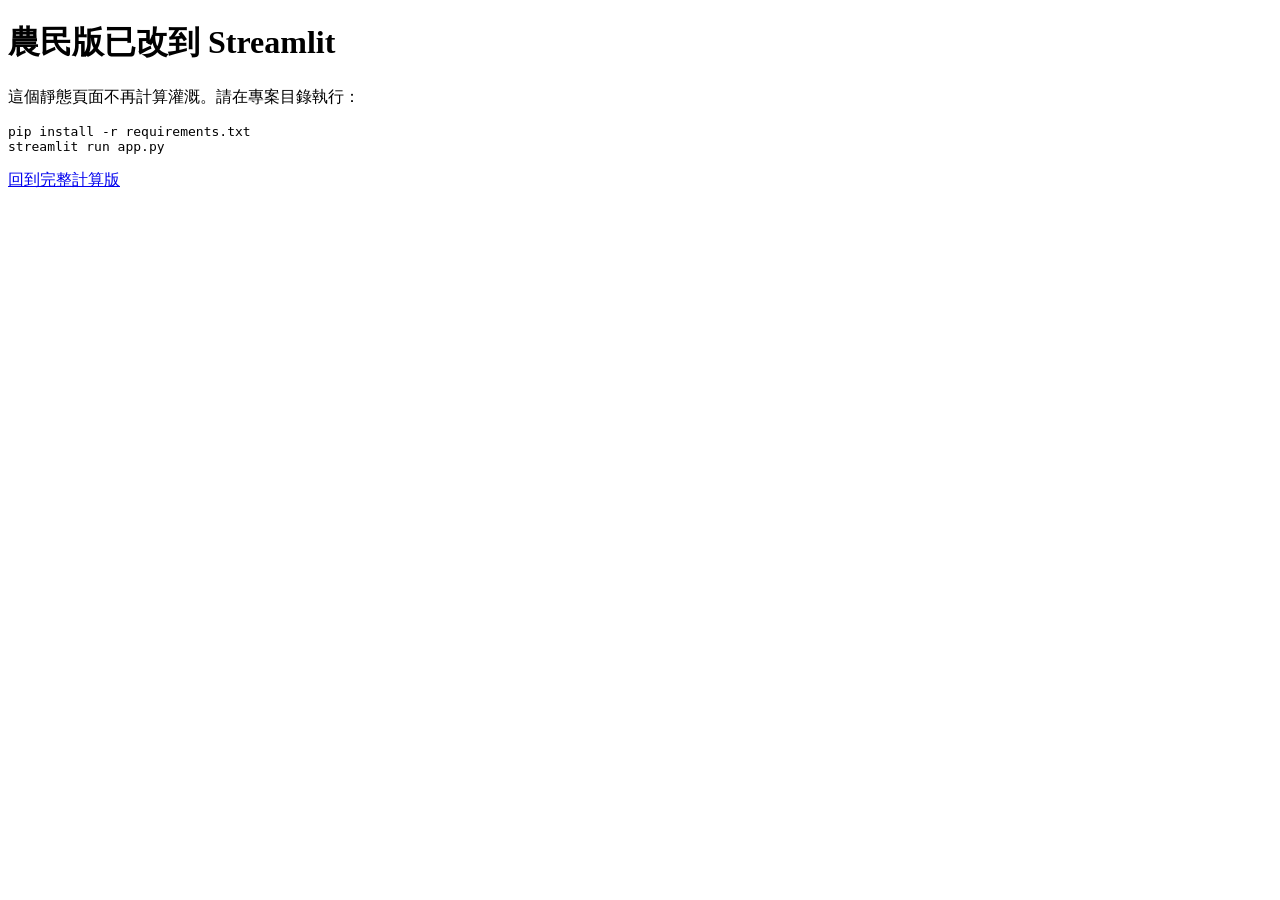
==== commit 53995f2d: "Replace the farmer page with a Streamlit app. Irrigation still follows the daily water balance, but " ====
--- a/farmer/index.html
+++ b/farmer/index.html
@@ -2,160 +2,16 @@
 <html lang="zh-TW">
 <head>
   <meta charset="UTF-8">
-  <meta name="viewport" content="width=device-width, initial-scale=1.0, viewport-fit=cover">
-  <meta name="theme-color" content="#0c2f14">
-  <title>今天要不要灌水 | 柑橘園簡易版</title>
-  <meta name="description" content="給柑橘農使用的簡易灌溉建議。選果園狀況和今天雨量，直接看每株要灌幾公升。">
-  <link rel="icon" href="data:image/svg+xml,%3Csvg xmlns='http://www.w3.org/2000/svg' viewBox='0 0 64 64'%3E%3Ccircle cx='32' cy='34' r='22' fill='%23f0a202'/%3E%3Cpath d='M32 8c2 8 8 12 14 12-6 2-10 8-10 14' fill='none' stroke='%231b5e20' stroke-width='4' stroke-linecap='round'/%3E%3C/svg%3E">
-  <link rel="preconnect" href="https://fonts.googleapis.com">
-  <link rel="preconnect" href="https://fonts.gstatic.com" crossorigin>
-  <link href="https://fonts.googleapis.com/css2?family=Noto+Sans+TC:wght@400;500;700;900&display=swap" rel="stylesheet">
-  <link rel="stylesheet" href="farmer.css">
+  <meta name="viewport" content="width=device-width, initial-scale=1.0">
+  <title>今天要不要灌水 | 柑橘園農民版</title>
 </head>
 <body>
-  <div class="page">
-    <header class="top">
-      <p class="org">苗栗區農業改良場</p>
-      <h1>今天要不要灌水</h1>
-      <p class="lead">選一選果園和今天的雨，按一下就知道每株大約灌幾公升。</p>
-      <a class="top-link" href="../index.html">需要細項時，打開完整計算版</a>
-    </header>
-
-    <p id="savedNote" class="saved-note" hidden>已帶入你上次儲存的果園設定。雨量和土壤乾濕請依今天情況再選。</p>
-
-    <form id="farmerForm">
-      <section class="card">
-        <h2><span class="step-no">1</span>今天</h2>
-        <div class="field">
-          <label for="currentDate">日期</label>
-          <input type="date" id="currentDate" required>
-        </div>
-        <div class="field">
-          <p class="choice-label" id="rainLabel">今天下雨了嗎？</p>
-          <div class="choices" role="radiogroup" aria-labelledby="rainLabel">
-            <button type="button" class="choice is-selected" data-group="rain" data-value="none" aria-pressed="true">沒下雨</button>
-            <button type="button" class="choice" data-group="rain" data-value="trace" aria-pressed="false">只有一點<small>不到 3 毫米，幾乎不算</small></button>
-            <button type="button" class="choice" data-group="rain" data-value="light" aria-pressed="false">小雨<small>大約 10 毫米</small></button>
-            <button type="button" class="choice" data-group="rain" data-value="custom" aria-pressed="false">我知道毫米數</button>
-          </div>
-          <div id="rainCustomWrap" class="field hidden" style="margin-top: 10px;">
-            <label for="rainCustom">今天雨量（毫米）</label>
-            <input type="number" id="rainCustom" min="0" max="500" step="0.1" value="0" inputmode="decimal">
-          </div>
-        </div>
-      </section>
-
-      <section class="card">
-        <h2><span class="step-no">2</span>果樹</h2>
-        <div class="field">
-          <label for="treeAge">樹大約幾年</label>
-          <div class="stepper">
-            <button type="button" data-target="treeAge" data-step="-1" aria-label="少一年">−</button>
-            <input type="number" id="treeAge" min="1" max="50" value="8" inputmode="numeric">
-            <button type="button" data-target="treeAge" data-step="1" aria-label="多一年">+</button>
-          </div>
-        </div>
-        <div class="field">
-          <p class="choice-label" id="densityLabel">一公頃大概幾株</p>
-          <div class="choices" role="radiogroup" aria-labelledby="densityLabel">
-            <button type="button" class="choice" data-group="density" data-value="300" aria-pressed="false">約 300<small>種得比較開</small></button>
-            <button type="button" class="choice is-selected" data-group="density" data-value="400" aria-pressed="true">約 400<small>常見距離</small></button>
-            <button type="button" class="choice" data-group="density" data-value="600" aria-pressed="false">約 600<small>種得比較密</small></button>
-            <button type="button" class="choice" data-group="density" data-value="custom" aria-pressed="false">自己填</button>
-          </div>
-          <div id="densityCustomWrap" class="field hidden" style="margin-top: 10px;">
-            <label for="densityCustom">一公頃幾株</label>
-            <input type="number" id="densityCustom" min="100" max="2000" step="10" value="400" inputmode="numeric">
-          </div>
-        </div>
-        <div id="youngDensity" class="field hidden">
-          <p class="choice-label" id="spacingLabel">未滿 10 年的樹，種得密還是疏？</p>
-          <div class="choices" role="radiogroup" aria-labelledby="spacingLabel">
-            <button type="button" class="choice is-selected" data-group="youngSpacing" data-value="sparse" aria-pressed="true">比較疏</button>
-            <button type="button" class="choice" data-group="youngSpacing" data-value="dense" aria-pressed="false">比較密</button>
-          </div>
-          <span class="hint">這只影響幼樹要喝多少水。</span>
-        </div>
-      </section>
-
-      <section class="card">
-        <h2><span class="step-no">3</span>土和果園</h2>
-        <div class="field">
-          <p class="choice-label" id="soilLabel">土是哪一種</p>
-          <div class="choices" role="radiogroup" aria-labelledby="soilLabel">
-            <button type="button" class="choice" data-group="soil" data-value="sand" aria-pressed="false">砂土<small>抓起來散</small></button>
-            <button type="button" class="choice is-selected" data-group="soil" data-value="loam" aria-pressed="true">壤土<small>最常見</small></button>
-            <button type="button" class="choice" data-group="soil" data-value="clay" aria-pressed="false">黏土<small>濕的時候黏手</small></button>
-          </div>
-          <details class="more">
-            <summary>其他土質</summary>
-            <div class="choices" role="radiogroup" aria-label="其他土質" style="margin-top: 10px;">
-              <button type="button" class="choice" data-group="soil" data-value="sandyLoam" aria-pressed="false">砂壤土</button>
-              <button type="button" class="choice" data-group="soil" data-value="siltLoam" aria-pressed="false">坋壤土</button>
-              <button type="button" class="choice" data-group="soil" data-value="clayLoam" aria-pressed="false">黏壤土</button>
-              <button type="button" class="choice" data-group="soil" data-value="siltClay" aria-pressed="false">坋黏土</button>
-            </div>
-          </details>
-        </div>
-        <div class="field">
-          <p class="choice-label" id="rootLabel">根大概多深</p>
-          <div class="choices three" role="radiogroup" aria-labelledby="rootLabel">
-            <button type="button" class="choice" data-group="root" data-value="shallow" aria-pressed="false">淺<small>約 40 公分</small></button>
-            <button type="button" class="choice is-selected" data-group="root" data-value="normal" aria-pressed="true">一般<small>約 60 公分</small></button>
-            <button type="button" class="choice" data-group="root" data-value="deep" aria-pressed="false">深<small>約 90 公分</small></button>
-          </div>
-        </div>
-        <div class="field">
-          <p class="choice-label" id="situationLabel">果園情況</p>
-          <div class="choices" role="radiogroup" aria-labelledby="situationLabel">
-            <button type="button" class="choice is-selected" data-group="situation" data-value="general" aria-pressed="true">平地一般果園</button>
-            <button type="button" class="choice" data-group="situation" data-value="shallow" aria-pressed="false">土層比較淺</button>
-            <button type="button" class="choice" data-group="situation" data-value="hillside" aria-pressed="false">山坡地，水不夠</button>
-          </div>
-        </div>
-        <div class="field">
-          <p class="choice-label" id="moistureLabel">現在土摸起來</p>
-          <div class="choices" role="radiogroup" aria-labelledby="moistureLabel">
-            <button type="button" class="choice" data-group="moisture" data-value="wet" aria-pressed="false">還濕</button>
-            <button type="button" class="choice is-selected" data-group="moisture" data-value="normal" aria-pressed="true">普通</button>
-            <button type="button" class="choice" data-group="moisture" data-value="dry" aria-pressed="false">有點乾</button>
-            <button type="button" class="choice" data-group="moisture" data-value="veryDry" aria-pressed="false">很乾、葉子軟</button>
-          </div>
-          <span class="hint">不確定就選「普通」。</span>
-        </div>
-      </section>
-
-      <section class="card">
-        <h2><span class="step-no">4</span>怎麼灌</h2>
-        <div class="field">
-          <p class="choice-label" id="systemLabel">園裡用哪一種</p>
-          <div class="choices" role="radiogroup" aria-labelledby="systemLabel">
-            <button type="button" class="choice is-selected" data-group="system" data-value="drip" aria-pressed="true">滴灌<small>水滴在根旁邊</small></button>
-            <button type="button" class="choice" data-group="system" data-value="microSprinkler" aria-pressed="false">微噴<small>噴在樹下</small></button>
-            <button type="button" class="choice" data-group="system" data-value="sprinkler" aria-pressed="false">噴灌<small>噴在樹冠上</small></button>
-          </div>
-        </div>
-      </section>
-
-      <button class="go" type="submit">看今天要不要灌</button>
-    </form>
-
-    <aside class="outcome">
-      <div class="outcome-placeholder">
-        <strong>結果會出現在這裡</strong>
-        選好果園和今天的雨，按「看今天要不要灌」。
-      </div>
-      <section id="result" class="result" hidden aria-live="polite"></section>
-      <details class="details" id="detailBox" hidden>
-        <summary>為什麼是這個結果</summary>
-        <ul id="detailList"></ul>
-      </details>
-      <button type="button" class="again" id="againButton">改條件再算一次</button>
-    </aside>
-  </div>
-
-  <script src="../js/parameters.js"></script>
-  <script src="../js/calculator.js"></script>
-  <script src="farmer.js"></script>
+  <main>
+    <h1>農民版已改到 Streamlit</h1>
+    <p>這個靜態頁面不再計算灌溉。請在專案目錄執行：</p>
+    <pre>pip install -r requirements.txt
+streamlit run app.py</pre>
+    <p><a href="../index.html">回到完整計算版</a></p>
+  </main>
 </body>
 </html>
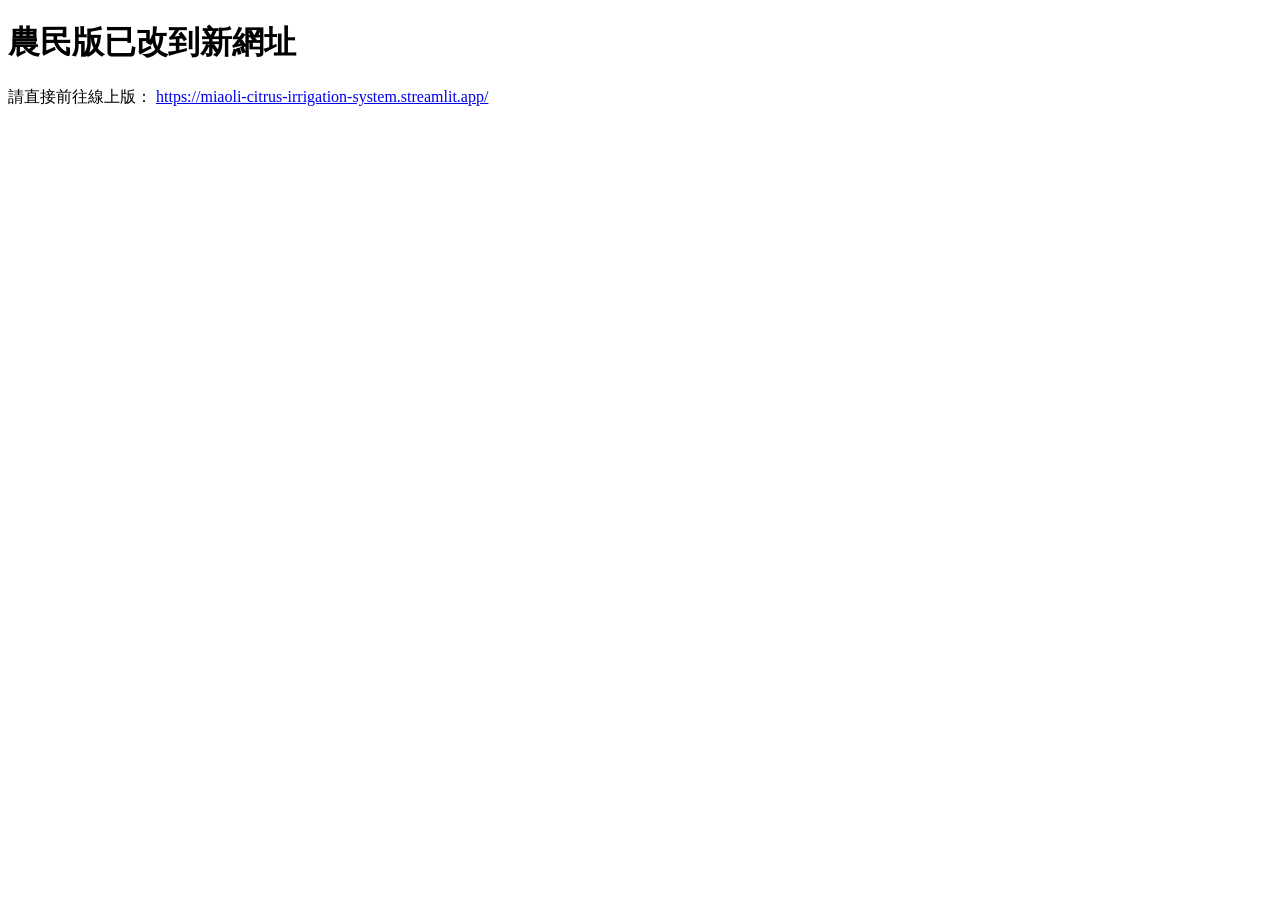
==== commit bcdc356d: "Update index.html" ====
--- a/farmer/index.html
+++ b/farmer/index.html
@@ -7,11 +7,14 @@
 </head>
 <body>
   <main>
-    <h1>農民版已改到 Streamlit</h1>
-    <p>這個靜態頁面不再計算灌溉。請在專案目錄執行：</p>
-    <pre>pip install -r requirements.txt
-streamlit run app.py</pre>
-    <p><a href="../index.html">回到完整計算版</a></p>
+    <h1>農民版已改到新網址</h1>
+    <p>
+      請直接前往線上版：
+      <a href="https://miaoli-citrus-irrigation-system.streamlit.app/"
+         target="_blank" rel="noopener noreferrer">
+        https://miaoli-citrus-irrigation-system.streamlit.app/
+      </a>
+    </p>
   </main>
 </body>
 </html>
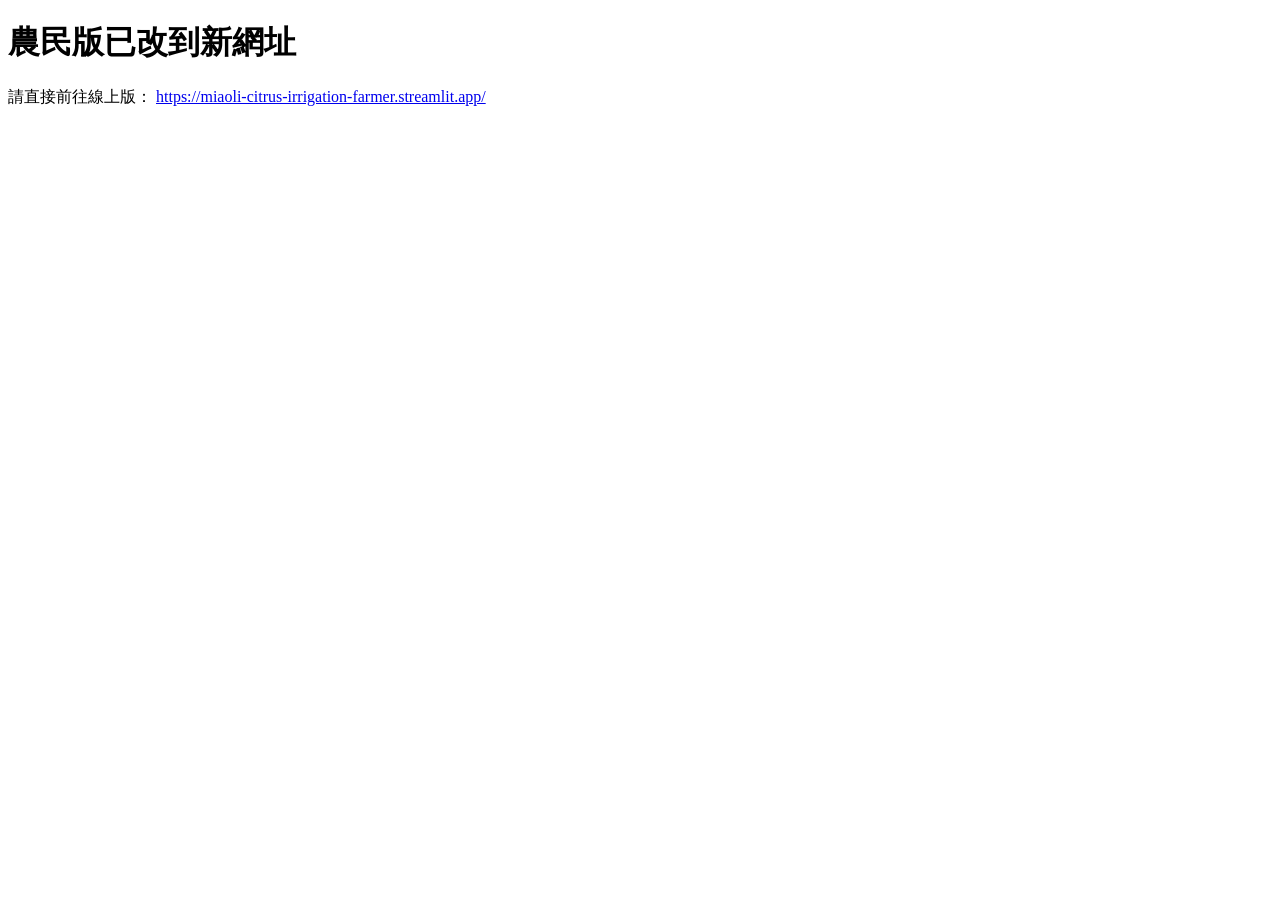
==== commit 5b20698f: "Update index.html" ====
--- a/farmer/index.html
+++ b/farmer/index.html
@@ -10,9 +10,9 @@
     <h1>農民版已改到新網址</h1>
     <p>
       請直接前往線上版：
-      <a href="https://miaoli-citrus-irrigation-system.streamlit.app/"
+      <a href="https://miaoli-citrus-irrigation-farmer.streamlit.app/"
          target="_blank" rel="noopener noreferrer">
-        https://miaoli-citrus-irrigation-system.streamlit.app/
+        https://miaoli-citrus-irrigation-farmer.streamlit.app/
       </a>
     </p>
   </main>
